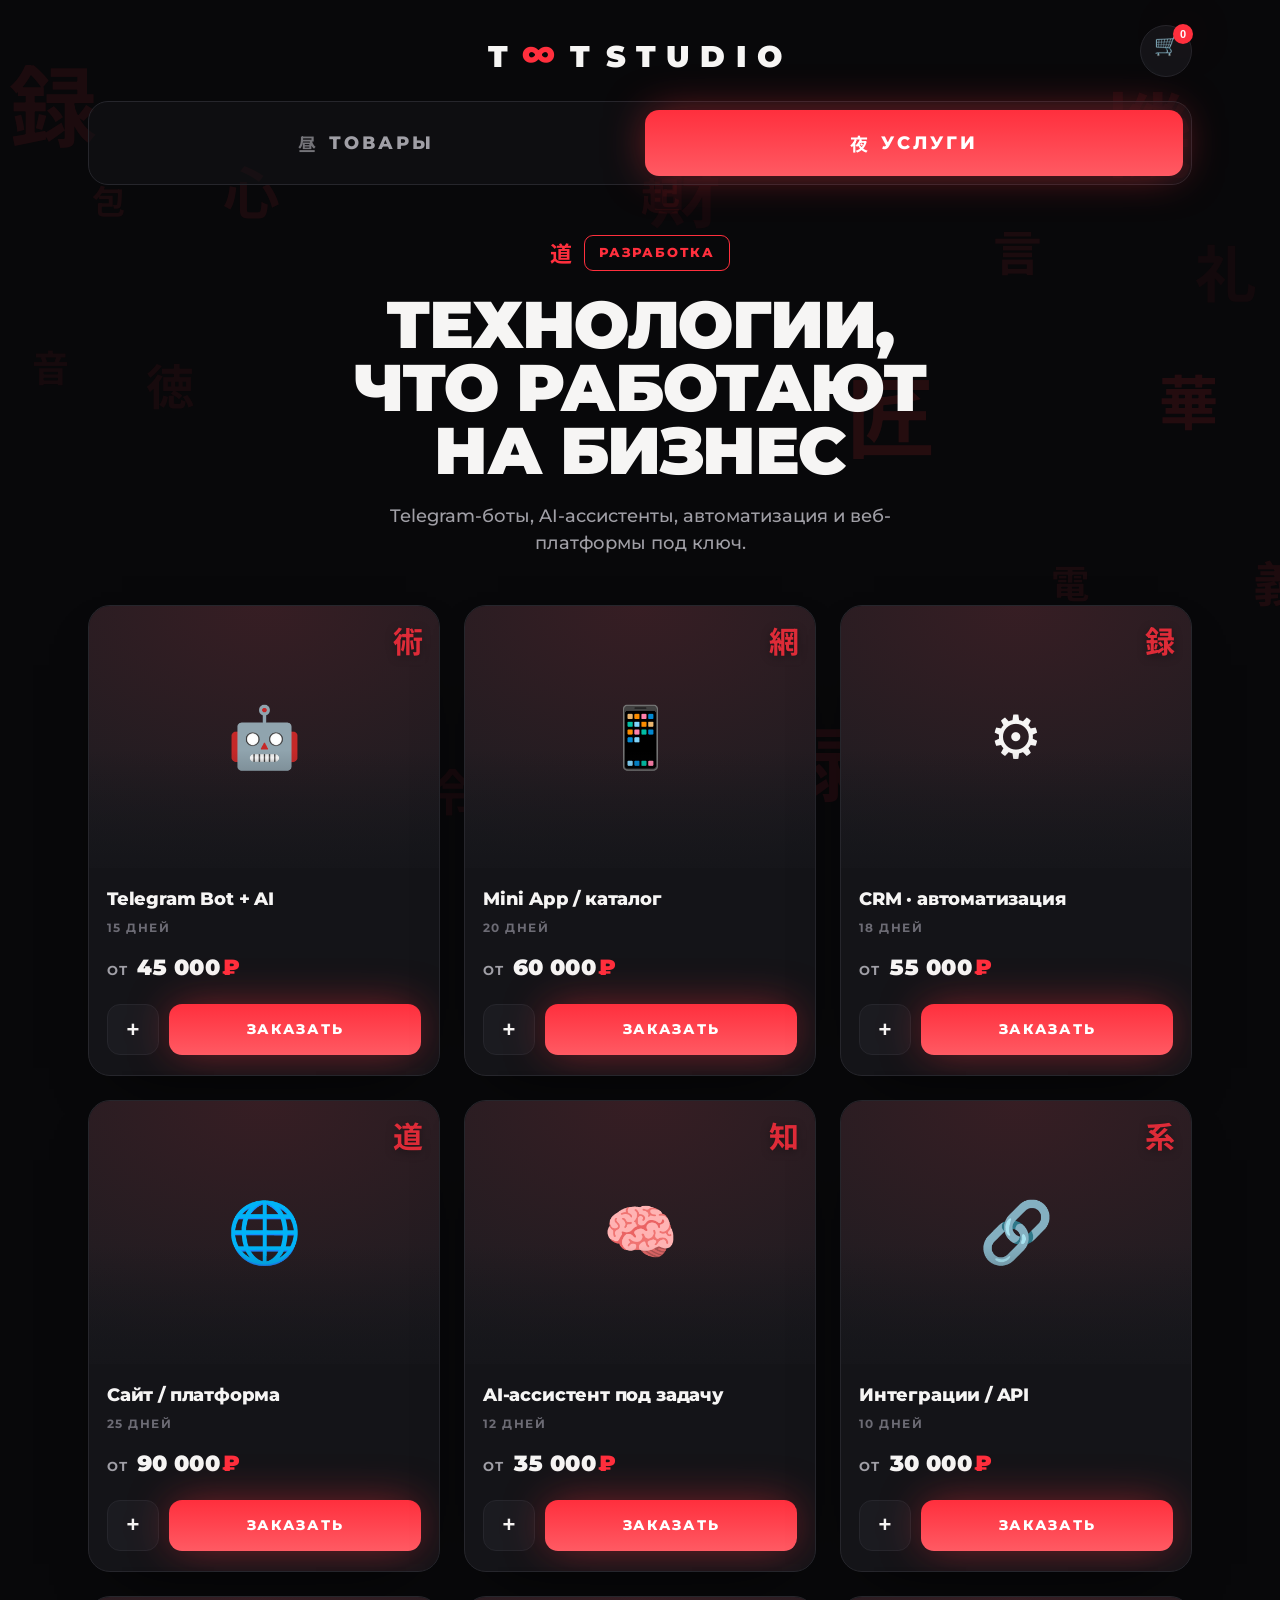
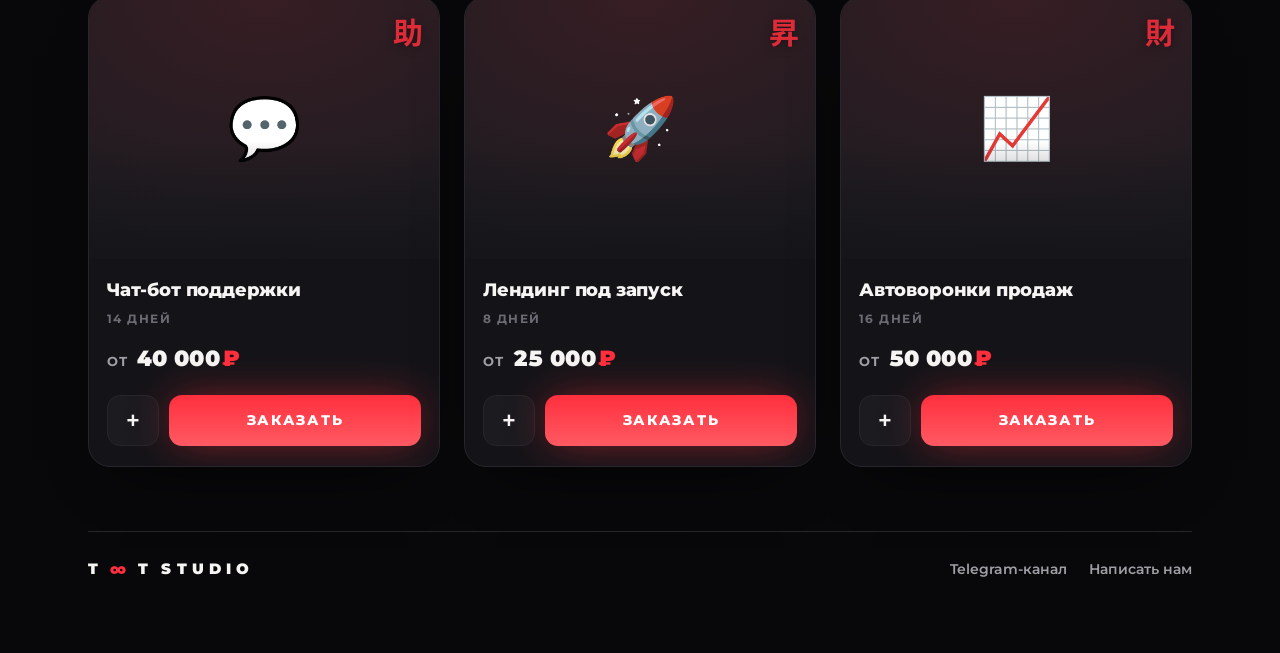
==== classic/index.html @ 2fe016ad "feat: страницы Скидки/Гайды, старый сайт на /classic, фикс фона при скролле и крестика модалки, шапк" ====
<!doctype html>
<html lang="ru" data-mode="night">
<head>
  <meta charset="utf-8">
  <meta name="viewport" content="width=device-width, initial-scale=1">
  <title>T&T Studio — каталог</title>
  <meta name="description" content="T&T Studio — товары с историей и услуги под ключ: Telegram-боты, AI-ассистенты, автоматизация и веб-платформы.">
  <link rel="icon" href="data:image/svg+xml,<svg xmlns='http://www.w3.org/2000/svg' viewBox='0 0 100 100'><text y='.9em' font-size='84'>∞</text></svg>">
  <link rel="preconnect" href="https://fonts.googleapis.com">
  <link rel="preconnect" href="https://fonts.gstatic.com" crossorigin>
  <link href="https://fonts.googleapis.com/css2?family=Montserrat:ital,wght@0,500;0,600;0,700;0,800;0,900;1,800&family=Noto+Sans+JP:wght@500;700&display=swap" rel="stylesheet">
  <link rel="stylesheet" href="styles.css">
</head>
<body>
  <canvas id="glyphfield" aria-hidden="true"></canvas>

  <div class="wrap">
    <header class="site-head">
      <button class="cart" id="cartBtn" aria-label="Корзина">
        🛒<span class="cart-count" id="cartCount" hidden>0</span>
      </button>
      <div class="logo" aria-label="T&T Studio">
        <span>T</span><span class="inf">∞</span><span>T</span>
        <span class="logo-word">STUDIO</span>
      </div>
    </header>

    <div class="switch" role="tablist" aria-label="Товары или услуги">
      <button class="switch-half" id="halfGoods" role="tab" aria-selected="false">
        <span class="kj">昼</span> ТОВАРЫ
      </button>
      <button class="switch-half" id="halfServices" role="tab" aria-selected="true">
        <span class="kj">夜</span> УСЛУГИ
      </button>
    </div>

    <main class="stage">
      <div class="stage-head">
        <p class="eyebrow"><span class="kj" id="eyebrowKj">道</span>
          <span class="tag" id="eyebrowTag">РАЗРАБОТКА</span></p>
        <h1 id="stageTitle">Технологии,<br>что работают<br>на бизнес</h1>
        <p class="lead" id="stageLead">Telegram-боты, AI-ассистенты, автоматизация и веб-платформы под ключ.</p>
      </div>

      <div class="cards" id="cards"></div>
    </main>

    <footer class="site-foot">
      <div class="logo small"><span>T</span><span class="inf">∞</span><span>T</span><span class="logo-word">STUDIO</span></div>
      <nav class="foot-links">
        <a id="footChannel" href="#" target="_blank" rel="noopener">Telegram-канал</a>
        <a id="footManager" href="#" target="_blank" rel="noopener">Написать нам</a>
      </nav>
    </footer>
  </div>

  <script src="app.js"></script>
</body>
</html>
---- classic/styles.css ----
:root{
  --font:"Montserrat",ui-sans-serif,system-ui,-apple-system,"Segoe UI",Roboto,sans-serif;
  --jp:"Noto Sans JP","Hiragino Sans","Yu Gothic",sans-serif;
  --maxw:1160px;
}

/* ---- NIGHT (услуги): near-black + neon red ---- */
:root[data-mode="night"]{
  --bg:#08080a; --bg-2:#101014;
  --card:#141418; --card-2:#1b1b20; --line:#26262c;
  --ink:#f6f5f4; --muted:#a09fa6; --faint:#6c6b74;
  --accent:#ff2f3d; --accent-2:#ff5a63; --accent-ink:#fff;
  --glow:0 0 44px -6px rgba(255,47,61,.55);
  --glyph:255,47,61; --img-filter:saturate(.9) contrast(1.05) brightness(.95);
  --card-shadow:0 26px 60px -34px rgba(0,0,0,.95);
}
/* ---- DAY (товары): warm cream + deep red ---- */
:root[data-mode="day"]{
  --bg:#efe7d9; --bg-2:#e7dbc7;
  --card:#fbf6ec; --card-2:#f3ebdb; --line:#e4d9c5;
  --ink:#1b1512; --muted:#7c6f5f; --faint:#a1937f;
  --accent:#c22026; --accent-2:#a51a20; --accent-ink:#fff;
  --glow:0 16px 34px -16px rgba(194,32,38,.5);
  --glyph:150,38,30; --img-filter:saturate(.96) contrast(1.02);
  --card-shadow:0 26px 55px -34px rgba(90,50,20,.5);
}

*{box-sizing:border-box}
html{scroll-behavior:smooth}
body{
  margin:0;background:var(--bg);color:var(--ink);font-family:var(--font);
  line-height:1.5;-webkit-font-smoothing:antialiased;overflow-x:hidden;
  transition:background .55s ease,color .55s ease;
}
img{max-width:100%;display:block}
#glyphfield{position:fixed;inset:0;z-index:0;pointer-events:none}
.wrap{position:relative;z-index:1;max-width:var(--maxw);margin:0 auto;padding:0 clamp(16px,4vw,28px) 72px}

/* ---------- header ---------- */
.site-head{position:relative;display:flex;justify-content:center;align-items:center;padding:clamp(22px,4vw,34px) 0 22px}
.logo{display:flex;align-items:center;gap:10px;font-weight:900;letter-spacing:.14em;
  font-size:clamp(20px,3.4vw,30px);text-transform:uppercase}
.logo .inf{color:var(--accent);font-size:1.15em;line-height:1;transform:translateY(-.02em)}
.logo .logo-word{letter-spacing:.34em;margin-left:2px}
.logo.small{font-size:15px;letter-spacing:.12em}
.cart{position:absolute;right:0;top:50%;transform:translateY(-50%);width:52px;height:52px;border-radius:50%;
  border:1px solid var(--line);background:var(--card);color:var(--ink);font-size:20px;
  cursor:pointer;display:grid;place-items:center;transition:transform .15s,border-color .2s}
.cart:hover{transform:translateY(-50%) scale(1.06);border-color:var(--accent)}
.cart-count{position:absolute;top:-2px;right:-2px;min-width:20px;height:20px;padding:0 5px;
  border-radius:10px;background:var(--accent);color:#fff;font-size:11px;font-weight:800;
  display:grid;place-items:center;box-shadow:var(--glow)}

/* ---------- switch ---------- */
.switch{display:grid;grid-template-columns:1fr 1fr;gap:10px;padding:8px;margin-bottom:clamp(30px,5vw,50px);
  border:1px solid var(--line);border-radius:20px;background:color-mix(in srgb,var(--card) 55%,transparent)}
.switch-half{display:flex;align-items:center;justify-content:center;gap:10px;
  padding:clamp(15px,2.4vw,20px) 14px;border:none;border-radius:14px;cursor:pointer;background:transparent;
  color:var(--muted);font-family:inherit;font-weight:800;font-size:clamp(13px,2vw,18px);
  letter-spacing:.16em;text-transform:uppercase;transition:all .35s ease}
.switch-half .kj{font-family:var(--jp);font-weight:700;opacity:.7}
.switch-half[aria-selected="true"]{
  background:linear-gradient(180deg,var(--accent),var(--accent-2));
  color:var(--accent-ink);box-shadow:var(--glow)}
.switch-half[aria-selected="true"] .kj{opacity:1}
.switch-half:focus-visible{outline:3px solid var(--accent);outline-offset:2px}

/* ---------- stage / hero ---------- */
.stage-head{text-align:center;max-width:660px;margin:0 auto clamp(30px,5vw,48px)}
.eyebrow{display:inline-flex;align-items:center;gap:12px;margin:0 0 22px}
.eyebrow .kj{font-family:var(--jp);color:var(--accent);font-size:22px;font-weight:700}
.tag{border:1.5px solid var(--accent);color:var(--accent);border-radius:9px;
  padding:7px 14px;font-weight:800;font-size:13px;letter-spacing:.14em;text-transform:uppercase}
h1{margin:0 0 20px;font-weight:900;line-height:.96;letter-spacing:-.022em;text-transform:uppercase;
  font-size:clamp(34px,6.6vw,66px);text-wrap:balance}
.lead{margin:0 auto;max-width:46ch;color:var(--muted);font-size:clamp(15px,1.8vw,18px);font-weight:500}

/* ---------- cards: 3 columns => 3 rows for 9 items ---------- */
.cards{display:grid;grid-template-columns:repeat(3,1fr);gap:clamp(16px,2vw,24px)}
.card{position:relative;display:flex;flex-direction:column;background:var(--card);
  border:1px solid var(--line);border-radius:22px;overflow:hidden;box-shadow:var(--card-shadow);
  transition:transform .22s ease,border-color .25s ease,box-shadow .25s}
.card:hover{transform:translateY(-6px);
  border-color:color-mix(in srgb,var(--accent) 55%,var(--line));box-shadow:var(--card-shadow),var(--glow)}

.card-media{position:relative;aspect-ratio:4/3;background:var(--card-2);overflow:hidden}
.card-media img{width:100%;height:100%;object-fit:cover;filter:var(--img-filter);
  transition:transform .5s cubic-bezier(.2,.7,.2,1)}
.card:hover .card-media img{transform:scale(1.06)}
.card-media::after{content:"";position:absolute;inset:0;pointer-events:none;
  background:linear-gradient(180deg,transparent 55%,color-mix(in srgb,var(--card) 78%,transparent))}
.media-emoji{position:absolute;inset:0;display:none;place-items:center;font-size:60px}
.card-media.noimg{background:
  radial-gradient(120% 100% at 50% 0%,color-mix(in srgb,var(--accent) 12%,var(--card-2)),var(--card-2))}
.card-media.noimg img{display:none}
.card-media.noimg .media-emoji{display:grid}
.card-kj{position:absolute;top:12px;right:16px;font-family:var(--jp);font-weight:700;
  font-size:30px;color:rgba(var(--glyph),.85);text-shadow:0 2px 10px rgba(0,0,0,.35);pointer-events:none}

.card-info{display:flex;flex-direction:column;gap:6px;padding:18px 18px 20px;flex:1}
.card-title{font-weight:800;font-size:18px;letter-spacing:-.01em;margin:0}
.card-meta{color:var(--faint);font-size:12px;font-weight:700;letter-spacing:.12em;text-transform:uppercase;margin:0}
.price{font-weight:900;font-size:22px;letter-spacing:.01em;margin:8px 0 14px;font-variant-numeric:tabular-nums}
.price .rub{color:var(--accent);margin-left:2px}
.price .from{color:var(--muted);font-size:13px;font-weight:700;letter-spacing:.1em;text-transform:uppercase;margin-right:8px}
.card-actions{display:flex;gap:10px;margin-top:auto}
.plus{flex:none;width:52px;border:1px solid var(--line);background:var(--card-2);color:var(--ink);
  border-radius:13px;font-size:22px;font-weight:700;cursor:pointer;transition:all .18s}
.plus:hover{border-color:var(--accent);color:var(--accent);transform:translateY(-1px)}
.order{flex:1;border:none;border-radius:13px;padding:15px;cursor:pointer;text-decoration:none;text-align:center;
  font-family:inherit;font-weight:800;font-size:14px;letter-spacing:.12em;text-transform:uppercase;
  color:var(--accent-ink);background:linear-gradient(180deg,var(--accent),var(--accent-2));
  box-shadow:var(--glow);transition:transform .15s,filter .2s}
.order:hover{transform:translateY(-1px);filter:brightness(1.06)}
.plus:focus-visible,.order:focus-visible{outline:3px solid var(--ink);outline-offset:2px}

/* ---------- footer ---------- */
.site-foot{display:flex;align-items:center;justify-content:space-between;gap:20px;
  margin-top:clamp(40px,6vw,64px);padding-top:26px;border-top:1px solid var(--line);flex-wrap:wrap}
.foot-links{display:flex;gap:22px;flex-wrap:wrap}
.foot-links a{color:var(--muted);text-decoration:none;font-size:14px;font-weight:600}
.foot-links a:hover{color:var(--accent)}

/* ---------- responsive: tablet & iPhone ---------- */
@media (max-width:900px){ .cards{grid-template-columns:repeat(2,1fr)} }
@media (max-width:560px){
  .cards{grid-template-columns:1fr;gap:16px}
  .switch{grid-template-columns:1fr 1fr;gap:8px;padding:6px}
  .switch-half{padding:14px 8px;letter-spacing:.08em}
  .cart{width:42px;height:42px;font-size:16px}
  .card-media{aspect-ratio:16/10}
  .site-foot{flex-direction:column;align-items:flex-start;gap:14px}
}
@media (prefers-reduced-motion:reduce){
  *{transition-duration:.001ms!important}
  html{scroll-behavior:auto}
  .card:hover .card-media img{transform:none}
}
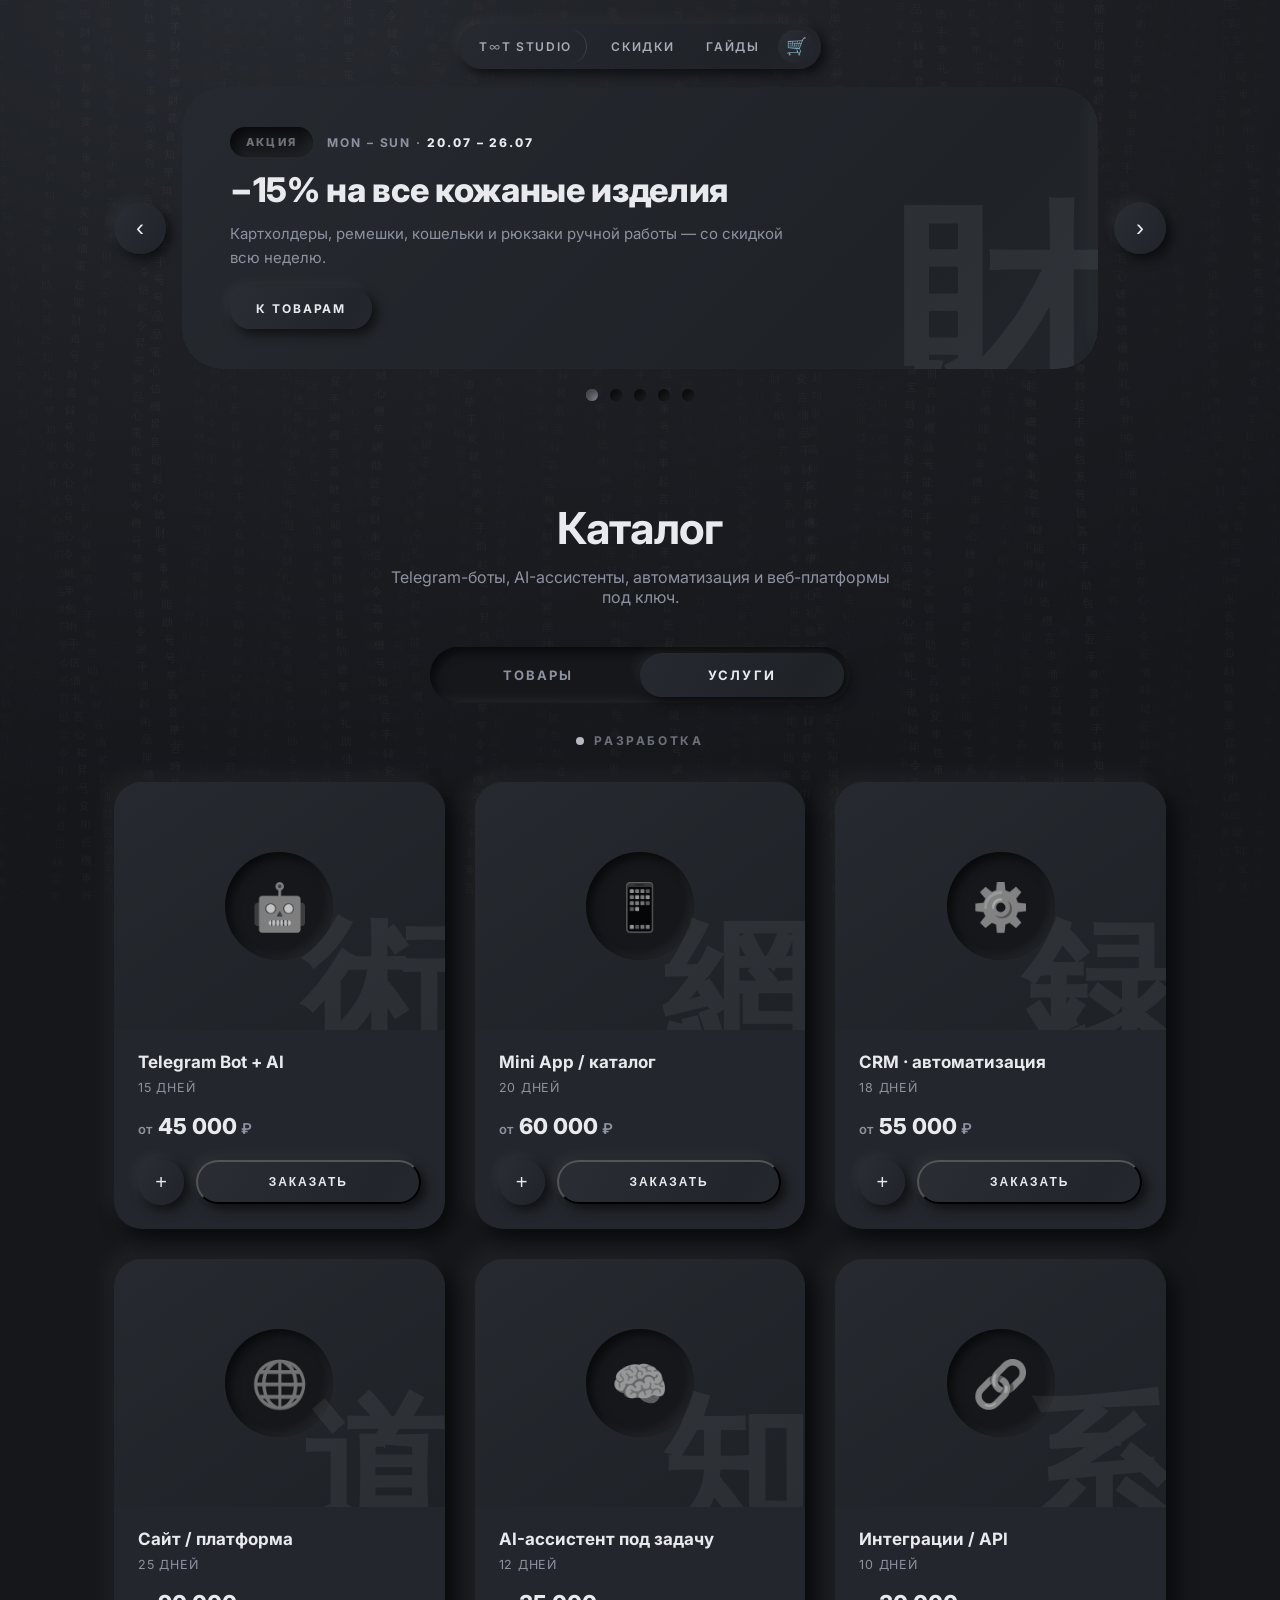
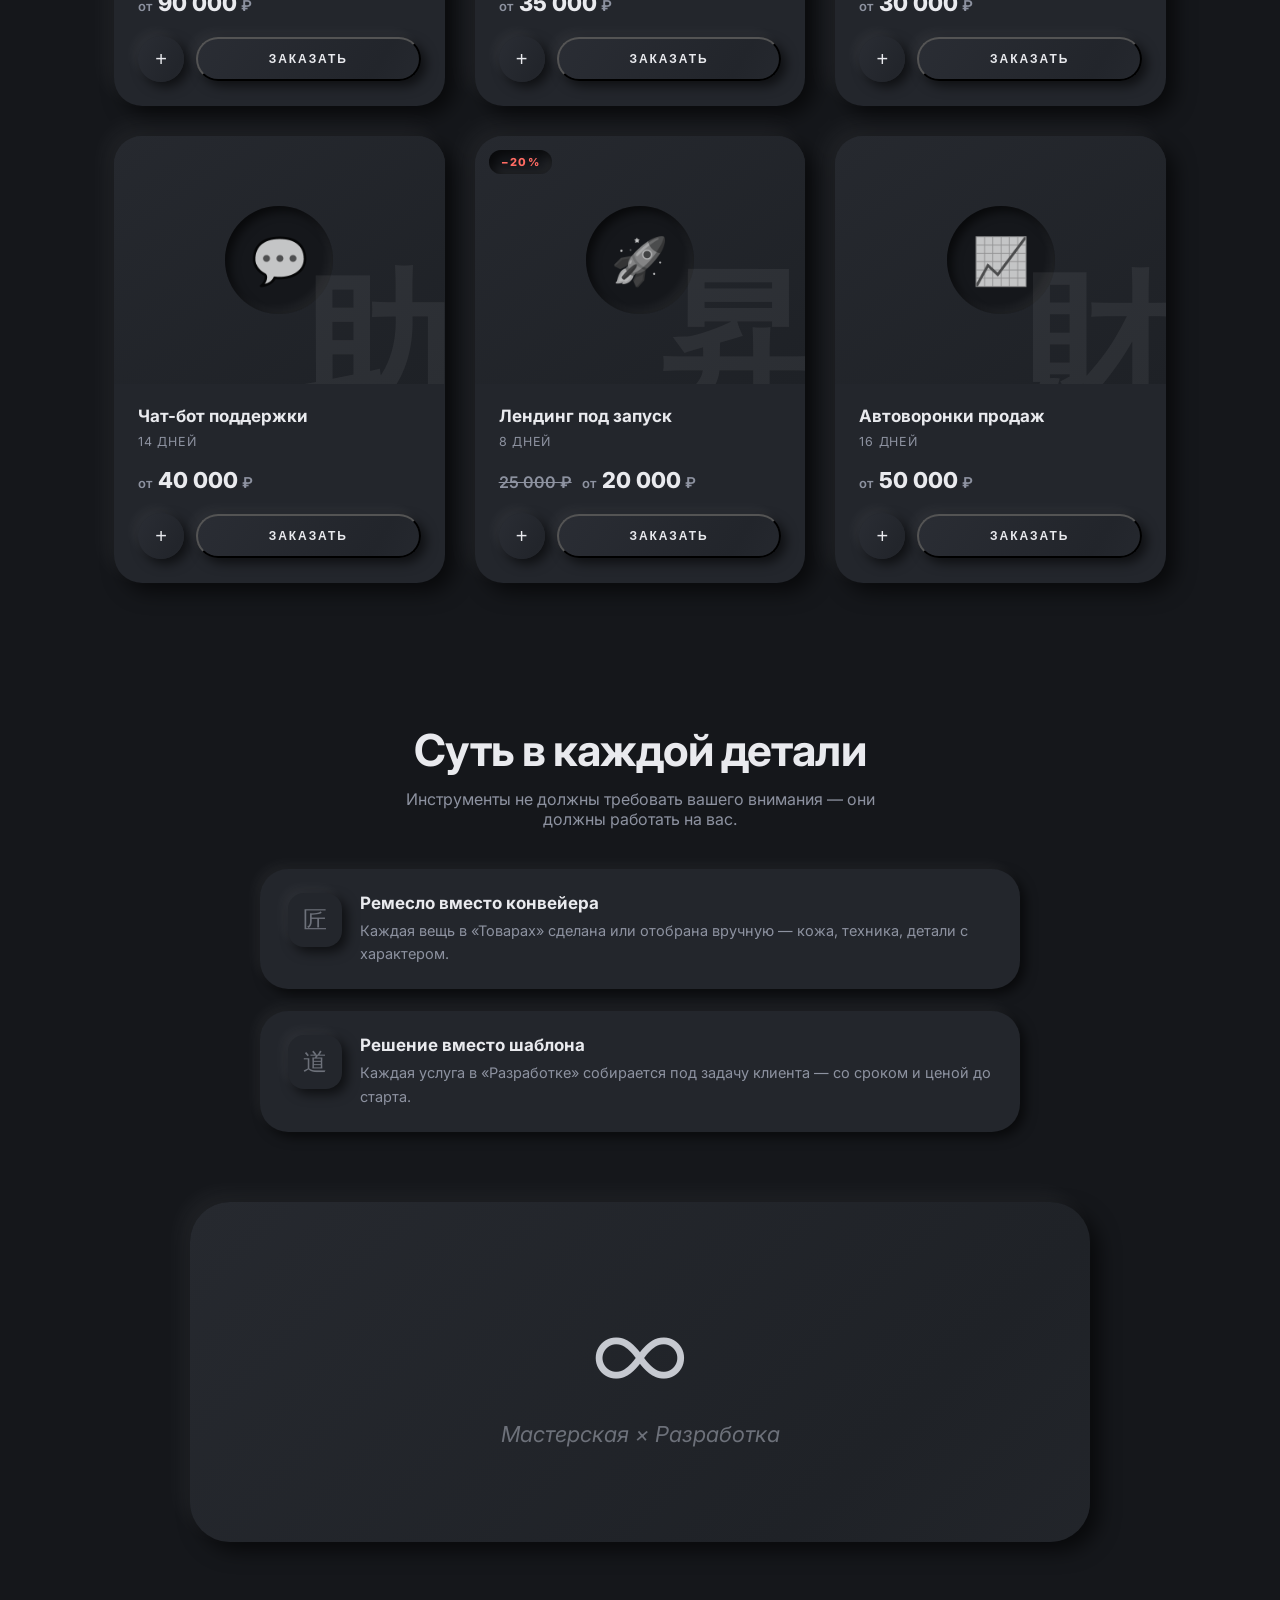
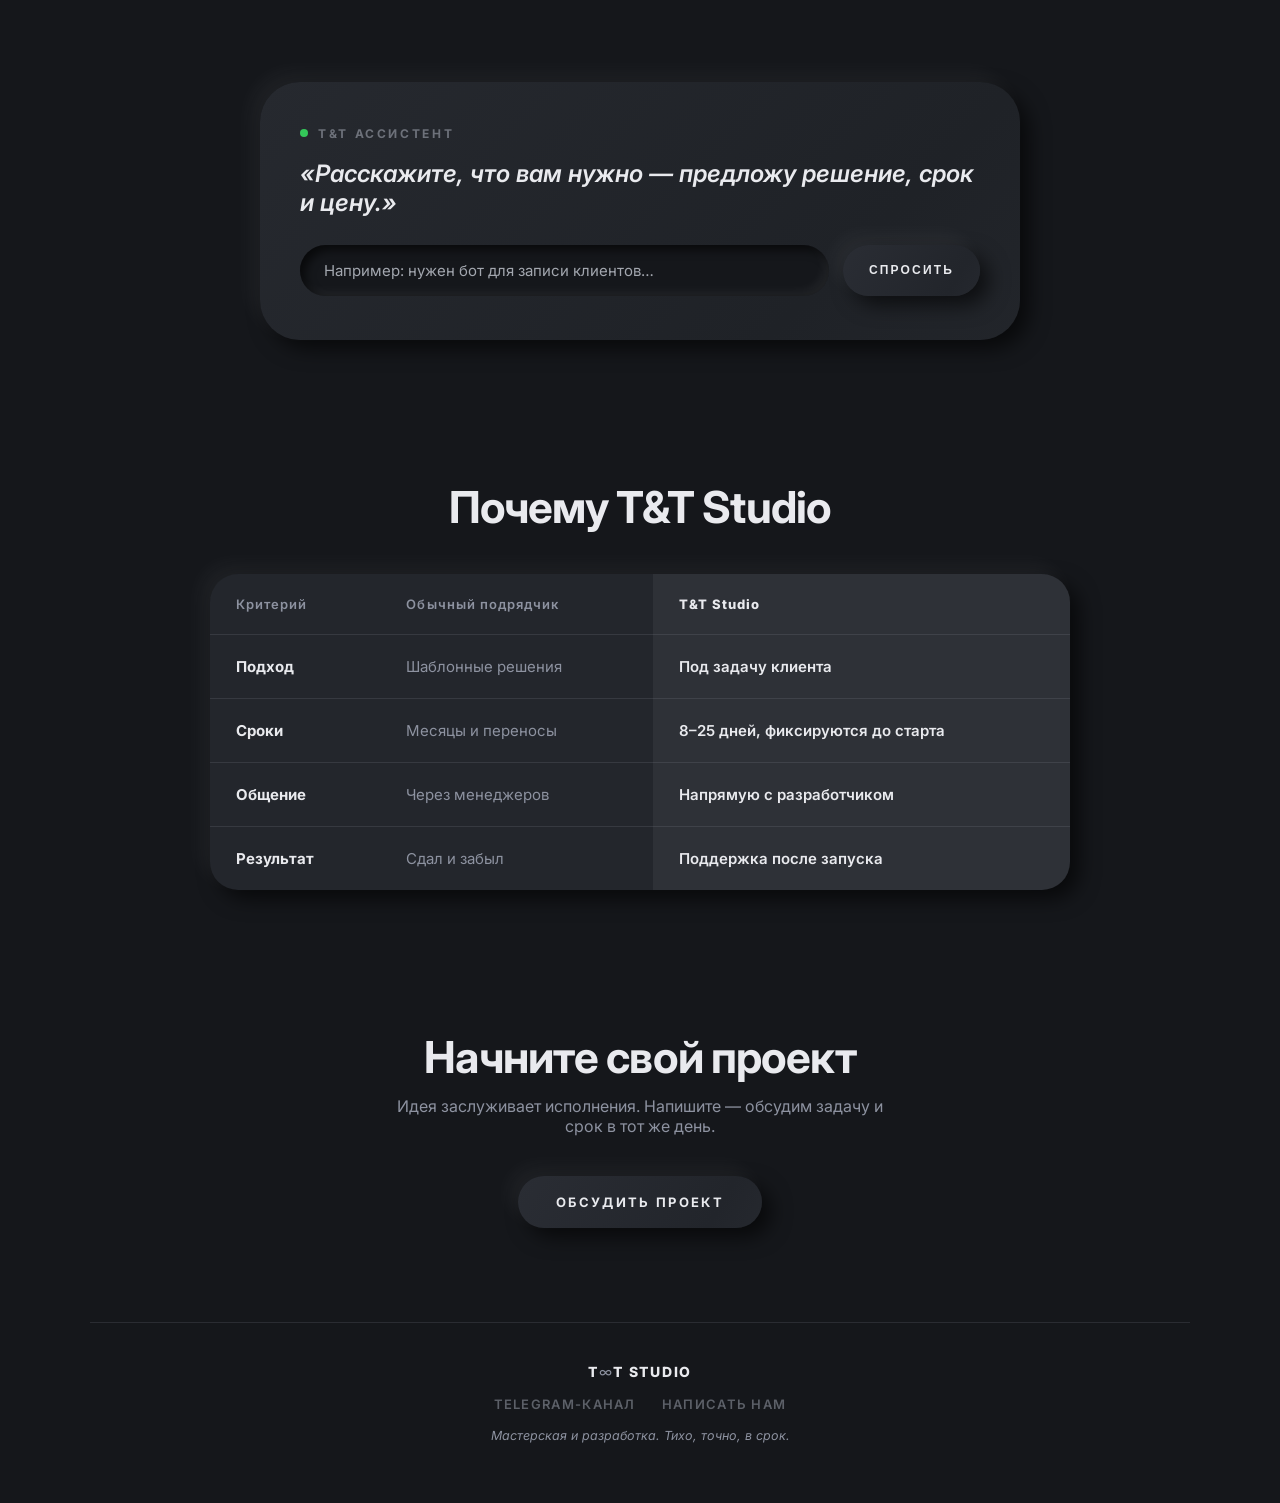
==== commit 2ddc5726: "feat(classic): вся функциональность нового сайта + смена цветовой темы день/ночь при переключении То" ====
--- a/classic/index.html
+++ b/classic/index.html
@@ -1,5 +1,5 @@
 <!doctype html>
-<html lang="ru" data-mode="night">
+<html lang="ru">
 <head>
   <meta charset="utf-8">
   <meta name="viewport" content="width=device-width, initial-scale=1">
@@ -8,52 +8,183 @@
   <link rel="icon" href="data:image/svg+xml,<svg xmlns='http://www.w3.org/2000/svg' viewBox='0 0 100 100'><text y='.9em' font-size='84'>∞</text></svg>">
   <link rel="preconnect" href="https://fonts.googleapis.com">
   <link rel="preconnect" href="https://fonts.gstatic.com" crossorigin>
-  <link href="https://fonts.googleapis.com/css2?family=Montserrat:ital,wght@0,500;0,600;0,700;0,800;0,900;1,800&family=Noto+Sans+JP:wght@500;700&display=swap" rel="stylesheet">
+  <link href="https://fonts.googleapis.com/css2?family=Inter:ital,wght@0,400;0,500;0,600;0,700;0,800;1,400;1,600;1,700&display=swap" rel="stylesheet">
   <link rel="stylesheet" href="styles.css">
 </head>
 <body>
-  <canvas id="glyphfield" aria-hidden="true"></canvas>
+  <canvas id="glyphrain" aria-hidden="true"></canvas>
 
-  <div class="wrap">
-    <header class="site-head">
-      <button class="cart" id="cartBtn" aria-label="Корзина">
-        🛒<span class="cart-count" id="cartCount" hidden>0</span>
-      </button>
-      <div class="logo" aria-label="T&T Studio">
-        <span>T</span><span class="inf">∞</span><span>T</span>
-        <span class="logo-word">STUDIO</span>
+  <header class="nav">
+    <nav class="nav-links pill nav-single">
+      <a class="nav-logo-inline" href="#top">T<span class="inf">∞</span>T&nbsp;STUDIO</a>
+      <a href="../sale.html">Скидки</a>
+      <a href="../guides.html">Гайды</a>
+      <button class="cart" id="cartBtn" aria-label="Корзина">🛒<span class="cart-count" id="cartCount" hidden>0</span></button>
+    </nav>
+  </header>
+
+  <main id="top">
+
+    <section class="promo" id="promo" aria-label="Акции">
+      <div class="promo-slider">
+        <button class="promo-arrow" id="promoPrev" aria-label="Предыдущая акция">‹</button>
+        <div class="promo-track" id="promoTrack"></div>
+        <button class="promo-arrow" id="promoNext" aria-label="Следующая акция">›</button>
       </div>
-    </header>
+      <div class="promo-dots" id="promoDots"></div>
+    </section>
 
-    <div class="switch" role="tablist" aria-label="Товары или услуги">
-      <button class="switch-half" id="halfGoods" role="tab" aria-selected="false">
-        <span class="kj">昼</span> ТОВАРЫ
-      </button>
-      <button class="switch-half" id="halfServices" role="tab" aria-selected="true">
-        <span class="kj">夜</span> УСЛУГИ
-      </button>
-    </div>
+    <section class="catalog" id="catalog">
+      <h2 id="catTitle">Каталог</h2>
+      <p class="section-lead" id="stageLead">Товары мастерской и услуги под ключ.</p>
 
-    <main class="stage">
-      <div class="stage-head">
-        <p class="eyebrow"><span class="kj" id="eyebrowKj">道</span>
-          <span class="tag" id="eyebrowTag">РАЗРАБОТКА</span></p>
-        <h1 id="stageTitle">Технологии,<br>что работают<br>на бизнес</h1>
-        <p class="lead" id="stageLead">Telegram-боты, AI-ассистенты, автоматизация и веб-платформы под ключ.</p>
+      <div class="switch" role="tablist" aria-label="Товары или услуги">
+        <button class="switch-half" id="halfGoods" role="tab" aria-selected="false">Товары</button>
+        <span class="switch-thumb" id="switchThumb" aria-hidden="true"></span>
+        <button class="switch-half" id="halfServices" role="tab" aria-selected="true">Услуги</button>
       </div>
 
+      <p class="eyebrow"><span class="dot"></span><span id="eyebrowTag">РАЗРАБОТКА</span></p>
+
       <div class="cards" id="cards"></div>
-    </main>
+    </section>
 
-    <footer class="site-foot">
-      <div class="logo small"><span>T</span><span class="inf">∞</span><span>T</span><span class="logo-word">STUDIO</span></div>
-      <nav class="foot-links">
-        <a id="footChannel" href="#" target="_blank" rel="noopener">Telegram-канал</a>
-        <a id="footManager" href="#" target="_blank" rel="noopener">Написать нам</a>
-      </nav>
-    </footer>
+    <section class="philosophy">
+      <h2>Суть в каждой детали</h2>
+      <p class="section-lead">Инструменты не должны требовать вашего внимания — они должны работать на вас.</p>
+      <div class="phil-rows">
+        <div class="phil-row pill-soft">
+          <span class="phil-ico">匠</span>
+          <div>
+            <h3>Ремесло вместо конвейера</h3>
+            <p>Каждая вещь в «Товарах» сделана или отобрана вручную — кожа, техника, детали с характером.</p>
+          </div>
+        </div>
+        <div class="phil-row pill-soft">
+          <span class="phil-ico">道</span>
+          <div>
+            <h3>Решение вместо шаблона</h3>
+            <p>Каждая услуга в «Разработке» собирается под задачу клиента — со сроком и ценой до старта.</p>
+          </div>
+        </div>
+      </div>
+
+      <div class="hero-panel">
+        <span class="hero-glyph">∞</span>
+        <p class="hero-panel-caption"><em>Мастерская × Разработка</em></p>
+      </div>
+    </section>
+
+    <section class="assistant" id="assistant">
+      <div class="assistant-panel">
+        <p class="eyebrow"><span class="dot green"></span>T&amp;T АССИСТЕНТ</p>
+        <p class="assistant-quote">«Расскажите, что вам нужно — предложу решение, срок и цену.»</p>
+        <form class="ask" id="askForm">
+          <input class="ask-input" id="askInput" type="text" placeholder="Например: нужен бот для записи клиентов…" autocomplete="off">
+          <button class="btn-raised small" type="submit">Спросить</button>
+        </form>
+        <p class="ask-hint" id="askHint" hidden>Вопрос скопирован — вставьте его в чат Telegram.</p>
+      </div>
+    </section>
+
+    <section class="compare">
+      <h2>Почему T&amp;T Studio</h2>
+      <div class="table-panel">
+        <table>
+          <thead>
+            <tr><th>Критерий</th><th>Обычный подрядчик</th><th class="hl">T&amp;T Studio</th></tr>
+          </thead>
+          <tbody>
+            <tr><td>Подход</td><td>Шаблонные решения</td><td class="hl">Под задачу клиента</td></tr>
+            <tr><td>Сроки</td><td>Месяцы и переносы</td><td class="hl">8–25 дней, фиксируются до старта</td></tr>
+            <tr><td>Общение</td><td>Через менеджеров</td><td class="hl">Напрямую с разработчиком</td></tr>
+            <tr><td>Результат</td><td>Сдал и забыл</td><td class="hl">Поддержка после запуска</td></tr>
+          </tbody>
+        </table>
+      </div>
+    </section>
+
+    <section class="final-cta">
+      <h2>Начните свой проект</h2>
+      <p class="section-lead">Идея заслуживает исполнения. Напишите — обсудим задачу и срок в тот же день.</p>
+      <a class="btn-raised" id="ctaManager" href="#" target="_blank" rel="noopener">Обсудить проект</a>
+    </section>
+
+  </main>
+
+  <footer class="foot">
+    <div class="foot-logo">T<span class="inf">∞</span>T&nbsp;STUDIO</div>
+    <nav class="foot-links">
+      <a id="footChannel" href="#" target="_blank" rel="noopener">Telegram-канал</a>
+      <a id="footManager" href="#" target="_blank" rel="noopener">Написать нам</a>
+    </nav>
+    <p class="foot-note">Мастерская и разработка. Тихо, точно, в срок.</p>
+  </footer>
+
+  <div class="overlay" id="productModal" hidden>
+    <div class="modal-card" role="dialog" aria-modal="true" aria-labelledby="pmTitle">
+      <button class="modal-close" id="pmClose" aria-label="Закрыть">✕</button>
+      <div class="modal-media"><span class="modal-kj" id="pmKj"></span><span class="media-well big"><span class="media-emoji" id="pmEmoji"></span></span></div>
+      <p class="eyebrow left"><span class="dot"></span><span id="pmTag"></span></p>
+      <h3 class="modal-title" id="pmTitle"></h3>
+      <p class="card-meta" id="pmMeta"></p>
+      <p class="modal-desc" id="pmDesc"></p>
+      <div class="addons" id="pmAddons" hidden>
+        <p class="addons-title">Соберите пакет — вместе дешевле:</p>
+        <div class="addons-list" id="pmAddonsList"></div>
+        <p class="addons-note" id="pmAddonsNote" hidden>Пакет из 3+ позиций — скидка 10% на всё ✓</p>
+      </div>
+      <div class="modal-price" id="pmPrice"></div>
+      <div class="promo-code" id="pmPromo" hidden>
+        <span class="promo-code-label">Промокод по акции:</span>
+        <button class="promo-code-value" id="pmPromoCode" title="Нажмите, чтобы скопировать"></button>
+        <span class="promo-code-hint" id="pmPromoHint">нажмите — скопируется</span>
+      </div>
+      <div class="modal-actions">
+        <button class="btn-raised small" id="pmAdd">В корзину</button>
+        <a class="btn-raised small" id="pmOrder" href="#" target="_blank" rel="noopener">Заказать</a>
+      </div>
+    </div>
+  </div>
+
+  <div class="overlay" id="cartDrawer" hidden>
+    <div class="modal-card" role="dialog" aria-modal="true" aria-labelledby="cartTitle">
+      <button class="modal-close" id="cartClose" aria-label="Закрыть">✕</button>
+      <p class="eyebrow left"><span class="dot green"></span>КОРЗИНА</p>
+      <h3 class="modal-title" id="cartTitle">Ваш заказ</h3>
+      <div class="cart-items" id="cartItems"></div>
+      <div class="cart-total" id="cartTotal" hidden>
+        <span>Итого:</span><b id="cartSum"></b>
+      </div>
+      <p class="cart-empty" id="cartEmpty">Корзина пока пуста — добавьте товары кнопкой «+»</p>
+
+      <div class="cart-offers" id="cartOffers">
+        <p class="addons-title">Ещё предложения:</p>
+        <div class="addons-list" id="cartOffersList"></div>
+      </div>
+
+      <div class="cart-email" id="cartEmail" hidden>
+        <label class="addons-title" for="emailInput">Куда отправить гайды:</label>
+        <input class="ask-input" id="emailInput" type="email" placeholder="ваша почта" autocomplete="email">
+      </div>
+
+      <div class="cart-pay" id="cartPay" hidden>
+        <p class="addons-title">Как удобнее оплатить:</p>
+        <div class="addons-list" id="payList">
+          <div class="addon pay on" data-pay="Карта / СБП"><span class="addon-check">✓</span><span class="addon-name">💳 Карта / СБП</span></div>
+          <div class="addon pay" data-pay="Криптовалюта (USDT)"><span class="addon-check">✓</span><span class="addon-name">₿ Криптовалюта (USDT)</span></div>
+          <div class="addon pay" data-pay="Обсудить с менеджером"><span class="addon-check">✓</span><span class="addon-name">💬 Обсудить с менеджером</span></div>
+        </div>
+      </div>
+
+      <div class="modal-actions">
+        <button class="btn-raised small" id="cartClear" hidden>Очистить</button>
+        <button class="btn-raised small" id="cartCheckout" hidden>Оформить в Telegram</button>
+      </div>
+    </div>
   </div>
 
   <script src="app.js"></script>
+  <script src="glyphs.js"></script>
 </body>
 </html>
--- a/classic/styles.css
+++ b/classic/styles.css
@@ -1,138 +1,616 @@
-:root{
-  --font:"Montserrat",ui-sans-serif,system-ui,-apple-system,"Segoe UI",Roboto,sans-serif;
-  --jp:"Noto Sans JP","Hiragino Sans","Yu Gothic",sans-serif;
-  --maxw:1160px;
-}
-
-/* ---- NIGHT (услуги): near-black + neon red ---- */
-:root[data-mode="night"]{
-  --bg:#08080a; --bg-2:#101014;
-  --card:#141418; --card-2:#1b1b20; --line:#26262c;
-  --ink:#f6f5f4; --muted:#a09fa6; --faint:#6c6b74;
-  --accent:#ff2f3d; --accent-2:#ff5a63; --accent-ink:#fff;
-  --glow:0 0 44px -6px rgba(255,47,61,.55);
-  --glyph:255,47,61; --img-filter:saturate(.9) contrast(1.05) brightness(.95);
-  --card-shadow:0 26px 60px -34px rgba(0,0,0,.95);
-}
-/* ---- DAY (товары): warm cream + deep red ---- */
-:root[data-mode="day"]{
-  --bg:#efe7d9; --bg-2:#e7dbc7;
-  --card:#fbf6ec; --card-2:#f3ebdb; --line:#e4d9c5;
-  --ink:#1b1512; --muted:#7c6f5f; --faint:#a1937f;
-  --accent:#c22026; --accent-2:#a51a20; --accent-ink:#fff;
-  --glow:0 16px 34px -16px rgba(194,32,38,.5);
-  --glyph:150,38,30; --img-filter:saturate(.96) contrast(1.02);
-  --card-shadow:0 26px 55px -34px rgba(90,50,20,.5);
-}
-
-*{box-sizing:border-box}
-html{scroll-behavior:smooth}
-body{
-  margin:0;background:var(--bg);color:var(--ink);font-family:var(--font);
-  line-height:1.5;-webkit-font-smoothing:antialiased;overflow-x:hidden;
-  transition:background .55s ease,color .55s ease;
-}
-img{max-width:100%;display:block}
-#glyphfield{position:fixed;inset:0;z-index:0;pointer-events:none}
-.wrap{position:relative;z-index:1;max-width:var(--maxw);margin:0 auto;padding:0 clamp(16px,4vw,28px) 72px}
-
-/* ---------- header ---------- */
-.site-head{position:relative;display:flex;justify-content:center;align-items:center;padding:clamp(22px,4vw,34px) 0 22px}
-.logo{display:flex;align-items:center;gap:10px;font-weight:900;letter-spacing:.14em;
-  font-size:clamp(20px,3.4vw,30px);text-transform:uppercase}
-.logo .inf{color:var(--accent);font-size:1.15em;line-height:1;transform:translateY(-.02em)}
-.logo .logo-word{letter-spacing:.34em;margin-left:2px}
-.logo.small{font-size:15px;letter-spacing:.12em}
-.cart{position:absolute;right:0;top:50%;transform:translateY(-50%);width:52px;height:52px;border-radius:50%;
-  border:1px solid var(--line);background:var(--card);color:var(--ink);font-size:20px;
-  cursor:pointer;display:grid;place-items:center;transition:transform .15s,border-color .2s}
-.cart:hover{transform:translateY(-50%) scale(1.06);border-color:var(--accent)}
-.cart-count{position:absolute;top:-2px;right:-2px;min-width:20px;height:20px;padding:0 5px;
-  border-radius:10px;background:var(--accent);color:#fff;font-size:11px;font-weight:800;
-  display:grid;place-items:center;box-shadow:var(--glow)}
+/* T&T Studio — неоморфный макет («Oasis»): один свет, мягкие тени, монохром */
+
+:root {
+  --bg: #e4e6ea;
+  --bg-deep: #dcdee3;
+  --panel: #e6e8ec;
+  --text: #2e3138;
+  --muted: #8b8f98;
+  --shadow-dark: rgba(163, 170, 184, .65);
+  --shadow-light: rgba(255, 255, 255, .95);
+  --raise: 9px 9px 20px var(--shadow-dark), -9px -9px 20px var(--shadow-light);
+  --raise-sm: 5px 5px 12px var(--shadow-dark), -5px -5px 12px var(--shadow-light);
+  --inset: inset 5px 5px 10px var(--shadow-dark), inset -5px -5px 10px var(--shadow-light);
+  --r: 28px;
+  --green: #34c759;
+}
+
+* { margin: 0; padding: 0; box-sizing: border-box; }
+[hidden] { display: none !important; }
+#glyphrain {
+  position: fixed; inset: 0; width: 100vw; height: 100vh;
+  z-index: 0; pointer-events: none;
+}
+.nav, main, .foot { position: relative; z-index: 1; }
+html { scroll-behavior: smooth; }
+html { background: var(--bg-deep); }
+body {
+  font-family: "Inter", -apple-system, sans-serif;
+  /* fixed — иначе на длинной странице градиент «уезжал» и низ был другого цвета */
+  background: radial-gradient(120% 90% at 20% 0%, #edeef1 0%, var(--bg) 45%, var(--bg-deep) 100%) fixed;
+  color: var(--text);
+  min-height: 100vh;
+  -webkit-font-smoothing: antialiased;
+}
+a { color: inherit; text-decoration: none; }
+
+/* ---------- «жидкость»: всё живое перетекает ---------- */
+.btn-raised, .order, .plus, .promo-arrow, .promo-cta, .switch-half,
+.nav-links a, .cart, .promo-dot, .modal-close, .promo-code-value,
+.cart-item-remove, .ask-input, .phil-ico {
+  transition:
+    background .45s ease,
+    color .3s ease,
+    box-shadow .45s ease,
+    border-radius .7s cubic-bezier(.34, 1.3, .5, 1),
+    transform .5s cubic-bezier(.34, 1.56, .64, 1);
+}
+.nav-links a:hover, .promo-cta:hover, .order:hover, .promo-code-value:hover {
+  background: var(--bg-deep); box-shadow: var(--inset); color: var(--text);
+}
+.btn-raised:hover {
+  background: linear-gradient(145deg, #dfe1e6, #d7dade);
+  transform: translateY(-2px) scale(1.02);
+}
+.plus:hover { transform: rotate(90deg) scale(1.1); background: var(--bg-deep); box-shadow: var(--inset); }
+.promo-arrow:hover, .modal-close:hover, .cart:hover { background: var(--bg-deep); box-shadow: var(--inset); }
+.cart:hover { border-radius: 40% 60% 55% 45% / 50% 45% 55% 50%; }
+
+/* постоянное «жидкое» состояние: всё переливается само, без наведения */
+@keyframes liquid-blob {
+  0%, 100% { border-radius: 50% 50% 50% 50% / 50% 50% 50% 50%; }
+  25%      { border-radius: 58% 42% 46% 54% / 45% 57% 43% 55%; }
+  50%      { border-radius: 45% 55% 60% 40% / 55% 45% 52% 48%; }
+  75%      { border-radius: 54% 46% 42% 58% / 48% 52% 45% 55%; }
+}
+@keyframes liquid-pill {
+  0%, 100% { border-radius: 26px 48px 32px 52px / 44px 28px 50px 30px; }
+  20%      { border-radius: 50px 28px 46px 30px / 30px 50px 28px 46px; }
+  40%      { border-radius: 32px 50px 26px 48px / 48px 32px 46px 28px; }
+  60%      { border-radius: 48px 30px 52px 28px / 28px 46px 30px 50px; }
+  80%      { border-radius: 30px 46px 28px 50px / 50px 30px 48px 32px; }
+}
+@keyframes liquid-sheen {
+  0%, 100% { background-position: 0% 40%; }
+  33%      { background-position: 70% 60%; }
+  66%      { background-position: 100% 45%; }
+}
+.media-well, .phil-ico { animation: liquid-blob 7s ease-in-out infinite; }
+.plus, .promo-arrow, .modal-close { animation: liquid-blob 9s ease-in-out infinite 1.5s; }
+.cart { animation: liquid-blob 8s ease-in-out infinite 3s; }
+
+/* (SVG-преломление букв убрано: растровый фильтр давал видимые пиксели) */
+
+/* медленное «всплытие» страницы — чтобы успеть насладиться перетеканием */
+@keyframes page-in {
+  from { opacity: 0; transform: translateY(28px); }
+  to   { opacity: 1; transform: none; }
+}
+.nav            { animation: page-in 1.2s .05s cubic-bezier(.22,.9,.3,1) backwards; }
+main > section:nth-child(1) { animation: page-in 1.4s .25s cubic-bezier(.22,.9,.3,1) backwards; }
+main > section:nth-child(2) { animation: page-in 1.4s .45s cubic-bezier(.22,.9,.3,1) backwards; }
+main > section:nth-child(3) { animation: page-in 1.4s .65s cubic-bezier(.22,.9,.3,1) backwards; }
+main > section:nth-child(n+4) { animation: page-in 1.4s .85s cubic-bezier(.22,.9,.3,1) backwards; }
+.foot           { animation: page-in 1.4s 1s cubic-bezier(.22,.9,.3,1) backwards; }
+.card           { animation: page-in 1s calc(var(--i, 0) * 110ms) cubic-bezier(.22,.9,.3,1) backwards; }
+.overlay .modal-card { animation: page-in .7s ease-out; }
+
+/* переливы у мелких круглых кнопок и бегунка переключателя */
+.plus, .promo-arrow, .modal-close, .cart, .cart-item-remove {
+  background: linear-gradient(130deg, #eceef1, #dfe2e7, #e9ebee, #dcdfe4, #eceef1);
+  background-size: 300% 300%;
+}
+.plus, .promo-arrow, .modal-close { animation: liquid-blob 9s ease-in-out infinite 1.5s, liquid-sheen 7s ease-in-out infinite; }
+.cart { animation: liquid-blob 8s ease-in-out infinite 3s, liquid-sheen 8s ease-in-out infinite 1s; }
+.cart-item-remove { animation: liquid-blob 10s ease-in-out infinite, liquid-sheen 9s ease-in-out infinite; }
+.switch-thumb {
+  background: linear-gradient(120deg, #eceef1, #dfe2e7, #e9ebee, #eceef1);
+  background-size: 300% 300%;
+  animation: liquid-pill 8s ease-in-out infinite, liquid-sheen 7s ease-in-out infinite;
+}
+.promo-dot { animation: liquid-blob 6s ease-in-out infinite; }
+
+/* блоки «соберите пакет» и «ещё предложения» */
+.modal-desc { color: var(--muted); font-size: 14.5px; line-height: 1.65; margin: 10px 0 4px; }
+.addons { margin-top: 18px; }
+.addons-title { font-size: 12.5px; font-weight: 700; letter-spacing: .08em; text-transform: uppercase; color: #6d717a; margin-bottom: 10px; }
+.addons-list { display: flex; flex-direction: column; gap: 8px; }
+.addon {
+  display: flex; align-items: center; gap: 12px; padding: 12px 16px; border-radius: 18px;
+  background: var(--panel); box-shadow: var(--raise-sm); cursor: pointer; user-select: none;
+  transition: background .35s, box-shadow .35s;
+}
+.addon input { position: absolute; opacity: 0; pointer-events: none; }
+.addon-check {
+  flex: 0 0 auto; width: 26px; height: 26px; border-radius: 50%; display: grid; place-items: center;
+  background: var(--bg-deep); box-shadow: var(--inset); font-size: 13px; color: transparent;
+  transition: color .3s;
+}
+.addon.on { box-shadow: var(--inset); }
+.addon.on .addon-check { color: var(--green); }
+.addon-name { flex: 1; font-size: 13.5px; font-weight: 600; }
+.addon-price { font-size: 13px; font-weight: 800; white-space: nowrap; }
+.addon-price .free { color: var(--green); letter-spacing: .08em; }
+.addons-note { margin-top: 10px; font-size: 12.5px; font-weight: 700; color: var(--green); }
+.cart-offers { margin-top: 18px; }
+.cart-pay { margin-top: 16px; }
+.cart-email { margin-top: 16px; display: flex; flex-direction: column; gap: 8px; }
+.price .free-label, .promo-when .free { color: var(--green); font-weight: 800; letter-spacing: .1em; }
+
+/* рябь от точки касания — расходящееся кольцо воды */
+.btn-raised, .order, .promo-cta, .cta-mini, .promo-code-value, .plus,
+.promo-arrow, .switch-half, .nav-links a, .modal-close {
+  position: relative; overflow: hidden;
+}
+/* у корзины overflow видимый — иначе обрезался бейдж с количеством (напр. «123») */
+.cart { position: relative; overflow: visible; }
+.cart-count {
+  top: -6px; right: -10px; min-width: 18px; height: 18px; line-height: 18px;
+  padding: 0 5px; font-size: 10px; width: auto; border-radius: 999px;
+}
+.ripple {
+  position: absolute; border-radius: 50%; pointer-events: none;
+  background: radial-gradient(circle,
+    rgba(255, 255, 255, 0) 30%,
+    rgba(255, 255, 255, .75) 42%,
+    rgba(190, 196, 206, .45) 52%,
+    rgba(255, 255, 255, .35) 62%,
+    rgba(255, 255, 255, 0) 72%);
+  transform: scale(0); opacity: 1;
+  animation: ripple-wave .8s cubic-bezier(.2, .6, .35, 1) forwards;
+}
+@keyframes ripple-wave {
+  70% { opacity: .55; }
+  100% { transform: scale(1); opacity: 0; }
+}
+.btn-raised, .order, .promo-cta, .cta-mini, .promo-code-value {
+  background: linear-gradient(120deg, #eceef1, #dfe2e7, #e9ebee, #dcdfe4, #eceef1);
+  background-size: 320% 320%;
+  animation: liquid-pill 7s ease-in-out infinite, liquid-sheen 6s ease-in-out infinite;
+}
+.pill {
+  background: linear-gradient(120deg, #e9ebee, #e2e4e9, #edeff2, #e2e4e9, #e9ebee);
+  background-size: 320% 320%;
+  animation: liquid-sheen 12s ease-in-out infinite;
+}
+.hero-panel, .promo-slide, .assistant-panel {
+  background: linear-gradient(135deg, #eaecef, #dfe1e6, #e8eaed, #dddfe4, #eaecef);
+  background-size: 300% 300%;
+  animation: liquid-sheen 16s ease-in-out infinite;
+}
+
+@keyframes floaty {
+  0%, 100% { transform: translateY(0); }
+  50%      { transform: translateY(-10px); }
+}
+.hero-glyph { animation: floaty 6s ease-in-out infinite; }
+@media (prefers-reduced-motion: reduce) {
+  * { animation: none !important; }
+}
+
+/* ---------- nav ---------- */
+.nav {
+  position: sticky; top: 16px; z-index: 50;
+  display: flex; justify-content: center; align-items: center; gap: 12px;
+  max-width: 1100px; margin: 0 auto; padding: 8px 16px;
+}
+.pill {
+  background: var(--panel); border-radius: 999px; box-shadow: var(--raise-sm);
+}
+.inf { color: var(--muted); font-weight: 400; }
+.nav-single { margin: 0; }
+.nav-logo-inline {
+  padding: 9px 18px 9px 20px; font-weight: 800; letter-spacing: .12em; font-size: 14px;
+  border-right: 1px solid rgba(140, 145, 155, .25); margin-right: 6px;
+}
+.nav-links {
+  display: flex; align-items: center; gap: 4px; padding: 6px;
+}
+.nav-links a {
+  padding: 9px 14px; font-size: 12px; font-weight: 600;
+  letter-spacing: .14em; text-transform: uppercase; color: #5c6068; border-radius: 999px;
+}
+.nav-links a:hover { color: var(--text); }
+.cta-mini {
+  background: var(--panel); box-shadow: var(--raise-sm); color: var(--text) !important;
+}
+.cta-mini:active { box-shadow: var(--inset); }
+.cart {
+  position: relative; border: 0; background: transparent; font-size: 17px;
+  padding: 6px 8px; cursor: pointer; border-radius: 999px;
+}
+.cart-count {
+  position: absolute; top: -2px; right: -2px; min-width: 17px; height: 17px;
+  border-radius: 999px; background: var(--text); color: var(--bg);
+  font-size: 10px; font-weight: 700; line-height: 17px; text-align: center; padding: 0 4px;
+}
+
+/* ---------- hero ---------- */
+main { max-width: 1100px; margin: 0 auto; padding: 0 24px; }
+.hero { text-align: center; padding: 90px 0 40px; }
+.hero h1 {
+  font-size: clamp(44px, 8vw, 88px); line-height: 1.04; font-weight: 700;
+  letter-spacing: -.03em; color: #4a4e57;
+}
+.hero h1 em { font-style: italic; font-weight: 800; color: #33363d; }
+.hero-lead {
+  max-width: 560px; margin: 26px auto 34px; font-size: 17px; line-height: 1.65; color: var(--muted);
+}
+.btn-raised {
+  display: inline-block; padding: 18px 38px; border-radius: 999px; border: 0; cursor: pointer;
+  background: var(--panel); box-shadow: var(--raise);
+  font-size: 13px; font-weight: 700; letter-spacing: .18em; text-transform: uppercase; color: var(--text);
+  transition: box-shadow .18s, transform .18s;
+}
+.btn-raised:hover { transform: translateY(-1px); }
+.btn-raised:active { box-shadow: var(--inset); transform: none; }
+.btn-raised.small { padding: 14px 26px; font-size: 12px; }
+
+.hero-panel {
+  margin: 70px auto 0; max-width: 900px; min-height: 340px; border-radius: 40px;
+  background: linear-gradient(145deg, #e9ebee, #dfe1e6); box-shadow: var(--raise);
+  display: flex; flex-direction: column; align-items: center; justify-content: center; gap: 14px;
+}
+.hero-glyph { font-size: 110px; color: #c6c9d0; font-weight: 300; line-height: 1; }
+.hero-panel-caption { font-size: 22px; color: #6d717a; font-style: italic; }
+
+/* ---------- модалка товара и корзина ---------- */
+.overlay {
+  position: fixed; inset: 0; z-index: 100; display: grid; place-items: center;
+  background: rgba(120, 126, 138, .35); backdrop-filter: blur(6px); padding: 20px;
+}
+.modal-card {
+  position: relative; width: min(480px, 100%); max-height: 90vh; overflow-y: auto;
+  background: var(--bg); border-radius: 36px; box-shadow: var(--raise);
+  padding: 34px 34px 30px;
+}
+.modal-close {
+  position: absolute; top: 18px; right: 18px; width: 42px; height: 42px; border-radius: 50%;
+  border: 0; cursor: pointer; background: var(--panel); box-shadow: var(--raise-sm);
+  font-size: 15px; color: var(--text);
+  z-index: 10;               /* поверх фото и контента — иначе крестик «пропадал» */
+}
+.modal-close:active { box-shadow: var(--inset); }
+.modal-media {
+  position: relative; height: 170px; border-radius: 24px; overflow: hidden; margin-bottom: 20px;
+  background: linear-gradient(145deg, #e9ebee, #dfe1e6); display: grid; place-items: center;
+}
+.modal-kj {
+  position: absolute; right: -4px; bottom: -30px; font-size: 130px; line-height: 1;
+  font-family: "Hiragino Sans", "Noto Sans JP", sans-serif; font-weight: 600;
+  color: rgba(90, 96, 108, .07);
+}
+.media-well.big { width: 96px; height: 96px; }
+.eyebrow.left { justify-content: flex-start; margin-bottom: 12px; }
+.modal-title { font-size: 22px; font-weight: 800; margin-bottom: 4px; }
+.modal-price { font-size: 26px; font-weight: 800; margin: 14px 0 4px; }
+.modal-actions { display: flex; gap: 14px; margin-top: 22px; flex-wrap: wrap; }
+.modal-actions .btn-raised { flex: 1; text-align: center; }
+
+.price-old {
+  font-size: 16px; color: var(--muted); text-decoration: line-through; font-weight: 600; margin-right: 10px;
+}
+.sale-badge {
+  display: inline-block; margin-left: 10px; padding: 5px 12px; border-radius: 999px;
+  background: var(--bg-deep); box-shadow: var(--inset);
+  font-size: 11px; font-weight: 800; letter-spacing: .12em; color: #b3453f;
+}
+.card-media .sale-badge {
+  position: absolute; top: 14px; left: 14px; margin: 0; z-index: 2;
+}
+
+.promo-code {
+  margin-top: 16px; padding: 16px 18px; border-radius: 20px;
+  background: var(--bg-deep); box-shadow: var(--inset);
+  display: flex; align-items: center; gap: 12px; flex-wrap: wrap;
+}
+.promo-code-label { font-size: 12.5px; font-weight: 600; color: var(--muted); }
+.promo-code-value {
+  padding: 10px 18px; border-radius: 999px; border: 0; cursor: pointer;
+  background: var(--panel); box-shadow: var(--raise-sm);
+  font-family: ui-monospace, monospace; font-size: 15px; font-weight: 800; letter-spacing: .12em;
+  color: var(--text);
+}
+.promo-code-value:active { box-shadow: var(--inset); }
+.promo-code-hint { font-size: 11.5px; color: var(--muted); }
+.promo-code-hint.copied { color: var(--green); font-weight: 700; }
+
+.cart-items { display: flex; flex-direction: column; gap: 10px; margin: 6px 0 14px; }
+.cart-item {
+  display: flex; align-items: center; gap: 12px; padding: 12px 16px; border-radius: 18px;
+  background: var(--panel); box-shadow: var(--raise-sm);
+}
+.cart-item-emoji { font-size: 22px; }
+.cart-item-name { flex: 1; font-size: 14px; font-weight: 600; }
+.cart-item-price { font-size: 14px; font-weight: 800; white-space: nowrap; }
+.cart-item-remove {
+  width: 30px; height: 30px; border-radius: 50%; border: 0; cursor: pointer;
+  background: var(--bg-deep); box-shadow: var(--inset); color: var(--muted); font-size: 13px;
+}
+.cart-total {
+  display: flex; justify-content: space-between; align-items: baseline;
+  padding: 16px 18px; border-radius: 18px; background: var(--bg-deep); box-shadow: var(--inset);
+  font-size: 15px;
+}
+.cart-total b { font-size: 22px; font-weight: 800; }
+.cart-empty { color: var(--muted); font-size: 14px; padding: 8px 2px 2px; }
+
+/* ---------- promo slider ---------- */
+.promo { padding: 26px 0 30px; }
+.promo-slider { display: flex; align-items: stretch; gap: 16px; }
+.promo-arrow {
+  align-self: center; flex: 0 0 auto; width: 52px; height: 52px; border-radius: 50%; border: 0;
+  cursor: pointer; background: var(--panel); box-shadow: var(--raise-sm);
+  font-size: 24px; color: var(--text); line-height: 1;
+}
+.promo-arrow:active { box-shadow: var(--inset); }
+.promo-track { flex: 1; overflow: hidden; border-radius: 40px; }
+.promo-strip { display: flex; transition: transform .45s cubic-bezier(.4,0,.2,1); }
+.promo-slide {
+  flex: 0 0 100%; box-sizing: border-box; min-height: 240px;
+  background: linear-gradient(145deg, #e9ebee, #dfe1e6); box-shadow: var(--raise);
+  border-radius: 40px; padding: 40px 48px; position: relative; overflow: hidden;
+  display: flex; flex-direction: column; justify-content: center; gap: 12px;
+}
+.promo-kj {
+  position: absolute; right: -10px; bottom: -50px; font-size: 220px; line-height: 1;
+  font-family: "Hiragino Sans", "Noto Sans JP", sans-serif; font-weight: 600;
+  color: rgba(90, 96, 108, .06); user-select: none; pointer-events: none;
+}
+.promo-top { display: flex; align-items: center; gap: 14px; flex-wrap: wrap; }
+.promo-badge {
+  padding: 8px 16px; border-radius: 999px; background: var(--bg-deep); box-shadow: var(--inset);
+  font-size: 11px; font-weight: 800; letter-spacing: .2em; color: #6d717a;
+}
+.promo-when { font-size: 12px; font-weight: 700; letter-spacing: .16em; color: var(--muted); }
+.promo-when b { color: var(--text); font-weight: 800; }
+.promo-title { font-size: clamp(22px, 3.4vw, 34px); font-weight: 800; letter-spacing: -.01em; }
+.promo-text { max-width: 560px; color: var(--muted); font-size: 15px; line-height: 1.6; }
+.promo-cta {
+  margin-top: 6px; align-self: flex-start; padding: 13px 26px; border-radius: 999px;
+  background: var(--panel); box-shadow: var(--raise-sm);
+  font-size: 12px; font-weight: 700; letter-spacing: .16em; text-transform: uppercase;
+}
+.promo-cta:active { box-shadow: var(--inset); }
+.promo-dots { display: flex; justify-content: center; gap: 12px; margin-top: 20px; }
+.promo-dot {
+  width: 12px; height: 12px; border-radius: 50%; border: 0; cursor: pointer; padding: 0;
+  background: var(--bg-deep); box-shadow: var(--inset); transition: background .25s;
+}
+.promo-dot[aria-current="true"] { background: #9ba0aa; }
+
+/* ---------- sections ---------- */
+section { padding: 70px 0; }
+h2 {
+  text-align: center; font-size: clamp(30px, 4.5vw, 44px); font-weight: 700;
+  letter-spacing: -.02em; margin-bottom: 12px;
+}
+.section-lead { text-align: center; color: var(--muted); font-size: 16px; max-width: 520px; margin: 0 auto 40px; }
+
+/* philosophy */
+.phil-rows { display: grid; gap: 22px; max-width: 760px; margin: 0 auto; }
+.phil-row {
+  display: flex; gap: 18px; align-items: flex-start; padding: 24px 28px; border-radius: var(--r);
+}
+.pill-soft { background: var(--panel); box-shadow: var(--raise-sm); }
+.phil-ico {
+  flex: 0 0 auto; width: 54px; height: 54px; border-radius: 16px; display: grid; place-items: center;
+  font-size: 24px; color: #6d717a; background: var(--panel); box-shadow: var(--raise-sm);
+}
+.phil-row h3 { font-size: 17px; margin-bottom: 6px; }
+.phil-row p { color: var(--muted); font-size: 14.5px; line-height: 1.6; }
 
 /* ---------- switch ---------- */
-.switch{display:grid;grid-template-columns:1fr 1fr;gap:10px;padding:8px;margin-bottom:clamp(30px,5vw,50px);
-  border:1px solid var(--line);border-radius:20px;background:color-mix(in srgb,var(--card) 55%,transparent)}
-.switch-half{display:flex;align-items:center;justify-content:center;gap:10px;
-  padding:clamp(15px,2.4vw,20px) 14px;border:none;border-radius:14px;cursor:pointer;background:transparent;
-  color:var(--muted);font-family:inherit;font-weight:800;font-size:clamp(13px,2vw,18px);
-  letter-spacing:.16em;text-transform:uppercase;transition:all .35s ease}
-.switch-half .kj{font-family:var(--jp);font-weight:700;opacity:.7}
-.switch-half[aria-selected="true"]{
-  background:linear-gradient(180deg,var(--accent),var(--accent-2));
-  color:var(--accent-ink);box-shadow:var(--glow)}
-.switch-half[aria-selected="true"] .kj{opacity:1}
-.switch-half:focus-visible{outline:3px solid var(--accent);outline-offset:2px}
-
-/* ---------- stage / hero ---------- */
-.stage-head{text-align:center;max-width:660px;margin:0 auto clamp(30px,5vw,48px)}
-.eyebrow{display:inline-flex;align-items:center;gap:12px;margin:0 0 22px}
-.eyebrow .kj{font-family:var(--jp);color:var(--accent);font-size:22px;font-weight:700}
-.tag{border:1.5px solid var(--accent);color:var(--accent);border-radius:9px;
-  padding:7px 14px;font-weight:800;font-size:13px;letter-spacing:.14em;text-transform:uppercase}
-h1{margin:0 0 20px;font-weight:900;line-height:.96;letter-spacing:-.022em;text-transform:uppercase;
-  font-size:clamp(34px,6.6vw,66px);text-wrap:balance}
-.lead{margin:0 auto;max-width:46ch;color:var(--muted);font-size:clamp(15px,1.8vw,18px);font-weight:500}
-
-/* ---------- cards: 3 columns => 3 rows for 9 items ---------- */
-.cards{display:grid;grid-template-columns:repeat(3,1fr);gap:clamp(16px,2vw,24px)}
-.card{position:relative;display:flex;flex-direction:column;background:var(--card);
-  border:1px solid var(--line);border-radius:22px;overflow:hidden;box-shadow:var(--card-shadow);
-  transition:transform .22s ease,border-color .25s ease,box-shadow .25s}
-.card:hover{transform:translateY(-6px);
-  border-color:color-mix(in srgb,var(--accent) 55%,var(--line));box-shadow:var(--card-shadow),var(--glow)}
-
-.card-media{position:relative;aspect-ratio:4/3;background:var(--card-2);overflow:hidden}
-.card-media img{width:100%;height:100%;object-fit:cover;filter:var(--img-filter);
-  transition:transform .5s cubic-bezier(.2,.7,.2,1)}
-.card:hover .card-media img{transform:scale(1.06)}
-.card-media::after{content:"";position:absolute;inset:0;pointer-events:none;
-  background:linear-gradient(180deg,transparent 55%,color-mix(in srgb,var(--card) 78%,transparent))}
-.media-emoji{position:absolute;inset:0;display:none;place-items:center;font-size:60px}
-.card-media.noimg{background:
-  radial-gradient(120% 100% at 50% 0%,color-mix(in srgb,var(--accent) 12%,var(--card-2)),var(--card-2))}
-.card-media.noimg img{display:none}
-.card-media.noimg .media-emoji{display:grid}
-.card-kj{position:absolute;top:12px;right:16px;font-family:var(--jp);font-weight:700;
-  font-size:30px;color:rgba(var(--glyph),.85);text-shadow:0 2px 10px rgba(0,0,0,.35);pointer-events:none}
-
-.card-info{display:flex;flex-direction:column;gap:6px;padding:18px 18px 20px;flex:1}
-.card-title{font-weight:800;font-size:18px;letter-spacing:-.01em;margin:0}
-.card-meta{color:var(--faint);font-size:12px;font-weight:700;letter-spacing:.12em;text-transform:uppercase;margin:0}
-.price{font-weight:900;font-size:22px;letter-spacing:.01em;margin:8px 0 14px;font-variant-numeric:tabular-nums}
-.price .rub{color:var(--accent);margin-left:2px}
-.price .from{color:var(--muted);font-size:13px;font-weight:700;letter-spacing:.1em;text-transform:uppercase;margin-right:8px}
-.card-actions{display:flex;gap:10px;margin-top:auto}
-.plus{flex:none;width:52px;border:1px solid var(--line);background:var(--card-2);color:var(--ink);
-  border-radius:13px;font-size:22px;font-weight:700;cursor:pointer;transition:all .18s}
-.plus:hover{border-color:var(--accent);color:var(--accent);transform:translateY(-1px)}
-.order{flex:1;border:none;border-radius:13px;padding:15px;cursor:pointer;text-decoration:none;text-align:center;
-  font-family:inherit;font-weight:800;font-size:14px;letter-spacing:.12em;text-transform:uppercase;
-  color:var(--accent-ink);background:linear-gradient(180deg,var(--accent),var(--accent-2));
-  box-shadow:var(--glow);transition:transform .15s,filter .2s}
-.order:hover{transform:translateY(-1px);filter:brightness(1.06)}
-.plus:focus-visible,.order:focus-visible{outline:3px solid var(--ink);outline-offset:2px}
+.switch {
+  position: relative; display: grid; grid-template-columns: 1fr 1fr; align-items: stretch;
+  width: min(420px, 100%); margin: 0 auto 30px; padding: 6px; border-radius: 999px;
+  background: var(--bg-deep); box-shadow: var(--inset);
+}
+.switch-half {
+  position: relative; z-index: 2; border: 0; background: transparent; cursor: pointer;
+  padding: 14px 10px; border-radius: 999px; font-family: inherit;
+  font-size: 13px; font-weight: 700; letter-spacing: .16em; text-transform: uppercase; color: var(--muted);
+  transition: color .25s;
+}
+.switch-half[aria-selected="true"] { color: var(--text); }
+.switch-thumb {
+  position: absolute; z-index: 1; top: 6px; bottom: 6px; left: 6px; width: calc(50% - 6px);
+  border-radius: 999px; background: var(--panel); box-shadow: var(--raise-sm);
+  transition: transform .3s cubic-bezier(.4, 0, .2, 1);
+}
+html[data-mode="night"] .switch-thumb { transform: translateX(100%); }
+
+.eyebrow {
+  display: flex; align-items: center; justify-content: center; gap: 10px; margin-bottom: 34px;
+  font-size: 12px; font-weight: 700; letter-spacing: .22em; color: #6d717a;
+}
+.dot { width: 8px; height: 8px; border-radius: 50%; background: #b6bac2; }
+.dot.green { background: var(--green); }
+
+/* ---------- cards ---------- */
+.cards { display: grid; grid-template-columns: repeat(auto-fill, minmax(280px, 1fr)); gap: 30px; }
+.card {
+  border-radius: var(--r); background: var(--panel); box-shadow: var(--raise);
+  overflow: hidden; display: flex; flex-direction: column;
+  transition: transform .2s;
+}
+.card:hover { transform: translateY(-3px); }
+.card-media {
+  position: relative; aspect-ratio: 4 / 3; background: linear-gradient(145deg, #e9ebee, #dfe1e6);
+  display: grid; place-items: center; overflow: hidden;
+}
+.media-kj {
+  position: absolute; right: -6px; bottom: -34px; font-size: 150px; line-height: 1;
+  font-family: "Hiragino Sans", "Noto Sans JP", sans-serif; font-weight: 600;
+  color: rgba(90, 96, 108, .07); user-select: none;
+}
+.media-well {
+  width: 108px; height: 108px; border-radius: 50%; display: grid; place-items: center;
+  background: var(--bg-deep); box-shadow: var(--inset);
+  transition: transform .25s;
+}
+.card:hover .media-well { transform: scale(1.06); }
+.media-emoji { font-size: 46px; filter: grayscale(1) opacity(.75); transition: filter .3s; }
+.card:hover .media-emoji { filter: grayscale(0) opacity(1); }
+.card-info { padding: 22px 24px 24px; display: flex; flex-direction: column; gap: 8px; flex: 1; }
+.card-title { font-size: 17px; font-weight: 700; }
+.card-meta { font-size: 12.5px; letter-spacing: .06em; text-transform: uppercase; color: var(--muted); }
+.price { margin-top: auto; padding-top: 10px; font-size: 22px; font-weight: 800; }
+.price .from { font-size: 13px; font-weight: 600; color: var(--muted); margin-right: 6px; }
+.price .rub { font-size: 15px; font-weight: 600; color: var(--muted); margin-left: 4px; }
+.card-actions { display: flex; gap: 12px; align-items: center; margin-top: 12px; }
+.plus {
+  width: 46px; height: 46px; border-radius: 50%; border: 0; cursor: pointer;
+  background: var(--panel); box-shadow: var(--raise-sm); font-size: 20px; color: var(--text);
+}
+.plus:active { box-shadow: var(--inset); }
+.order {
+  flex: 1; text-align: center; padding: 13px 10px; border-radius: 999px;
+  background: var(--panel); box-shadow: var(--raise-sm);
+  font-size: 12px; font-weight: 700; letter-spacing: .16em; text-transform: uppercase;
+}
+.order:active { box-shadow: var(--inset); }
+
+/* ---------- assistant ---------- */
+.assistant-panel {
+  max-width: 760px; margin: 0 auto; padding: 44px 40px; border-radius: 40px;
+  background: var(--panel); box-shadow: var(--raise);
+}
+.assistant-panel .eyebrow { justify-content: flex-start; margin-bottom: 18px; }
+.assistant-quote { font-size: clamp(19px, 2.6vw, 24px); font-weight: 600; font-style: italic; margin-bottom: 28px; }
+.ask { display: flex; gap: 14px; flex-wrap: wrap; }
+.ask-input {
+  flex: 1; min-width: 220px; border: 0; outline: none; padding: 16px 24px; border-radius: 999px;
+  background: var(--bg-deep); box-shadow: var(--inset); font-family: inherit; font-size: 15px; color: var(--text);
+}
+.ask-input::placeholder { color: #a3a7af; }
+.ask-hint { margin-top: 14px; font-size: 13px; color: var(--green); font-weight: 600; }
+
+/* ---------- compare ---------- */
+.table-panel {
+  max-width: 860px; margin: 40px auto 0; border-radius: var(--r); overflow: hidden;
+  background: var(--panel); box-shadow: var(--raise);
+}
+table { width: 100%; border-collapse: collapse; font-size: 15px; }
+th, td { padding: 22px 26px; text-align: left; vertical-align: top; }
+thead th { font-size: 13px; letter-spacing: .08em; color: var(--muted); font-weight: 600; }
+thead th.hl { color: var(--text); font-weight: 800; }
+tbody tr { border-top: 1px solid rgba(140, 145, 155, .18); }
+tbody td:first-child { font-weight: 700; }
+tbody td:nth-child(2) { color: var(--muted); }
+td.hl { font-weight: 600; background: rgba(255, 255, 255, .35); }
+thead th.hl { background: rgba(255, 255, 255, .35); }
+
+/* ---------- final ---------- */
+.final-cta { text-align: center; padding-bottom: 90px; }
 
 /* ---------- footer ---------- */
-.site-foot{display:flex;align-items:center;justify-content:space-between;gap:20px;
-  margin-top:clamp(40px,6vw,64px);padding-top:26px;border-top:1px solid var(--line);flex-wrap:wrap}
-.foot-links{display:flex;gap:22px;flex-wrap:wrap}
-.foot-links a{color:var(--muted);text-decoration:none;font-size:14px;font-weight:600}
-.foot-links a:hover{color:var(--accent)}
-
-/* ---------- responsive: tablet & iPhone ---------- */
-@media (max-width:900px){ .cards{grid-template-columns:repeat(2,1fr)} }
-@media (max-width:560px){
-  .cards{grid-template-columns:1fr;gap:16px}
-  .switch{grid-template-columns:1fr 1fr;gap:8px;padding:6px}
-  .switch-half{padding:14px 8px;letter-spacing:.08em}
-  .cart{width:42px;height:42px;font-size:16px}
-  .card-media{aspect-ratio:16/10}
-  .site-foot{flex-direction:column;align-items:flex-start;gap:14px}
-}
-@media (prefers-reduced-motion:reduce){
-  *{transition-duration:.001ms!important}
-  html{scroll-behavior:auto}
-  .card:hover .card-media img{transform:none}
-}
+.foot {
+  max-width: 1100px; margin: 0 auto; padding: 40px 24px 60px; text-align: center;
+  display: flex; flex-direction: column; gap: 16px; align-items: center;
+  border-top: 1px solid rgba(140, 145, 155, .18);
+}
+.foot-logo { font-weight: 800; letter-spacing: .12em; font-size: 14px; }
+.foot-links { display: flex; gap: 26px; }
+.foot-links a { font-size: 13px; font-weight: 600; letter-spacing: .1em; text-transform: uppercase; color: #5c6068; }
+.foot-links a:hover { color: var(--text); }
+.foot-note { font-size: 12.5px; color: var(--muted); font-style: italic; }
+
+/* ---------- планшет ---------- */
+@media (max-width: 1024px) {
+  main { padding: 0 18px; }
+  .cards { grid-template-columns: repeat(auto-fill, minmax(240px, 1fr)); gap: 22px; }
+  .promo-slide { padding: 34px 36px; }
+  .hero-panel { min-height: 280px; }
+}
+
+/* ---------- mobile ---------- */
+@media (max-width: 720px) {
+  /* шапка всегда одной строкой: лого слева от «Товары», компактные отступы */
+  .nav { position: static; padding-top: 16px; justify-content: center; }
+  .nav-links { flex-wrap: nowrap; }
+  .nav-logo-inline { font-size: 12px; padding: 8px 10px 8px 12px; letter-spacing: .08em; }
+  .nav-links a { font-size: 10.5px; padding: 8px 8px; letter-spacing: .08em; }
+  .cart { font-size: 15px; padding: 5px 6px; }
+  .hero-panel { min-height: 240px; }
+  th, td { padding: 14px 12px; font-size: 13px; }
+  .assistant-panel { padding: 32px 22px; }
+  .promo-arrow { display: none; }        /* на мобильном листается свайпом и точками */
+  .promo-slide { padding: 28px 24px; min-height: 200px; border-radius: 28px; }
+  .promo-track { border-radius: 28px; }
+  .modal-card { padding: 26px 20px 22px; border-radius: 28px; }
+  .cards { grid-template-columns: 1fr 1fr; gap: 14px; }
+  .card-info { padding: 14px 14px 16px; }
+  .card-title { font-size: 14px; }
+  .price { font-size: 18px; }
+  .order { font-size: 10.5px; padding: 11px 6px; letter-spacing: .1em; }
+  .plus { width: 38px; height: 38px; font-size: 17px; }
+}
+
+/* ---------- узкие телефоны ---------- */
+@media (max-width: 420px) {
+  .nav-logo-inline { font-size: 11px; padding: 8px 8px 8px 10px; }
+  .nav-links a { font-size: 9.5px; padding: 8px 6px; }
+  .cards { grid-template-columns: 1fr; }
+  .promo-title { font-size: 20px; }
+}
+
+/* ==== classic-фишка: переключение Товары/Услуги меняет и цветовую тему ====
+   Товары = светлый неоморф (как на основном сайте), Услуги = тёмная ночь. */
+html[data-mode="night"] {
+  --bg: #1d1f24;
+  --bg-deep: #15171b;
+  --panel: #23262c;
+  --text: #e9eaee;
+  --muted: #8d92a0;
+  --shadow-dark: rgba(0, 0, 0, .6);
+  --shadow-light: rgba(255, 255, 255, .05);
+}
+html[data-mode="night"] body {
+  background: radial-gradient(120% 90% at 20% 0%, #26292f 0%, #1d1f24 45%, #15171b 100%) fixed;
+  color: var(--text);
+}
+html[data-mode="night"] .pill,
+html[data-mode="night"] .switch-thumb {
+  background: linear-gradient(120deg, #262930, #1f2227, #2a2d34, #1f2227, #262930);
+  background-size: 320% 320%;
+}
+html[data-mode="night"] .btn-raised,
+html[data-mode="night"] .order,
+html[data-mode="night"] .promo-cta,
+html[data-mode="night"] .cta-mini,
+html[data-mode="night"] .promo-code-value,
+html[data-mode="night"] .plus,
+html[data-mode="night"] .promo-arrow,
+html[data-mode="night"] .modal-close,
+html[data-mode="night"] .cart,
+html[data-mode="night"] .cart-item-remove {
+  background: linear-gradient(120deg, #2a2d34, #22252b, #2e3138, #22252b, #2a2d34);
+  background-size: 320% 320%;
+  color: var(--text);
+}
+html[data-mode="night"] .hero-panel,
+html[data-mode="night"] .promo-slide,
+html[data-mode="night"] .assistant-panel {
+  background: linear-gradient(135deg, #26292f, #1f2227, #282b31, #1e2126, #26292f);
+  background-size: 300% 300%;
+}
+html[data-mode="night"] .card-media,
+html[data-mode="night"] .modal-media {
+  background: linear-gradient(145deg, #26292f, #1e2126);
+}
+html[data-mode="night"] .hero h1 { color: #c9ccd4; }
+html[data-mode="night"] .hero h1 em { color: #f2f3f6; }
+html[data-mode="night"] .nav-links a { color: #a7abb6; }
+html[data-mode="night"] .nav-links a:hover { color: var(--text); }
+html[data-mode="night"] .sale-badge { color: #ff6b63; }
+html[data-mode="night"] .media-kj,
+html[data-mode="night"] .promo-kj { color: rgba(220, 224, 232, .07); }
+html[data-mode="night"] .cart-count { background: #ff6b63; color: #fff; }
+html[data-mode="night"] td.hl,
+html[data-mode="night"] thead th.hl { background: rgba(255, 255, 255, .05); }
+html[data-mode="night"] .ripple {
+  background: radial-gradient(circle,
+    rgba(255, 255, 255, 0) 30%, rgba(255, 255, 255, .25) 42%,
+    rgba(255, 107, 99, .25) 52%, rgba(255, 255, 255, .12) 62%, transparent 72%);
+}
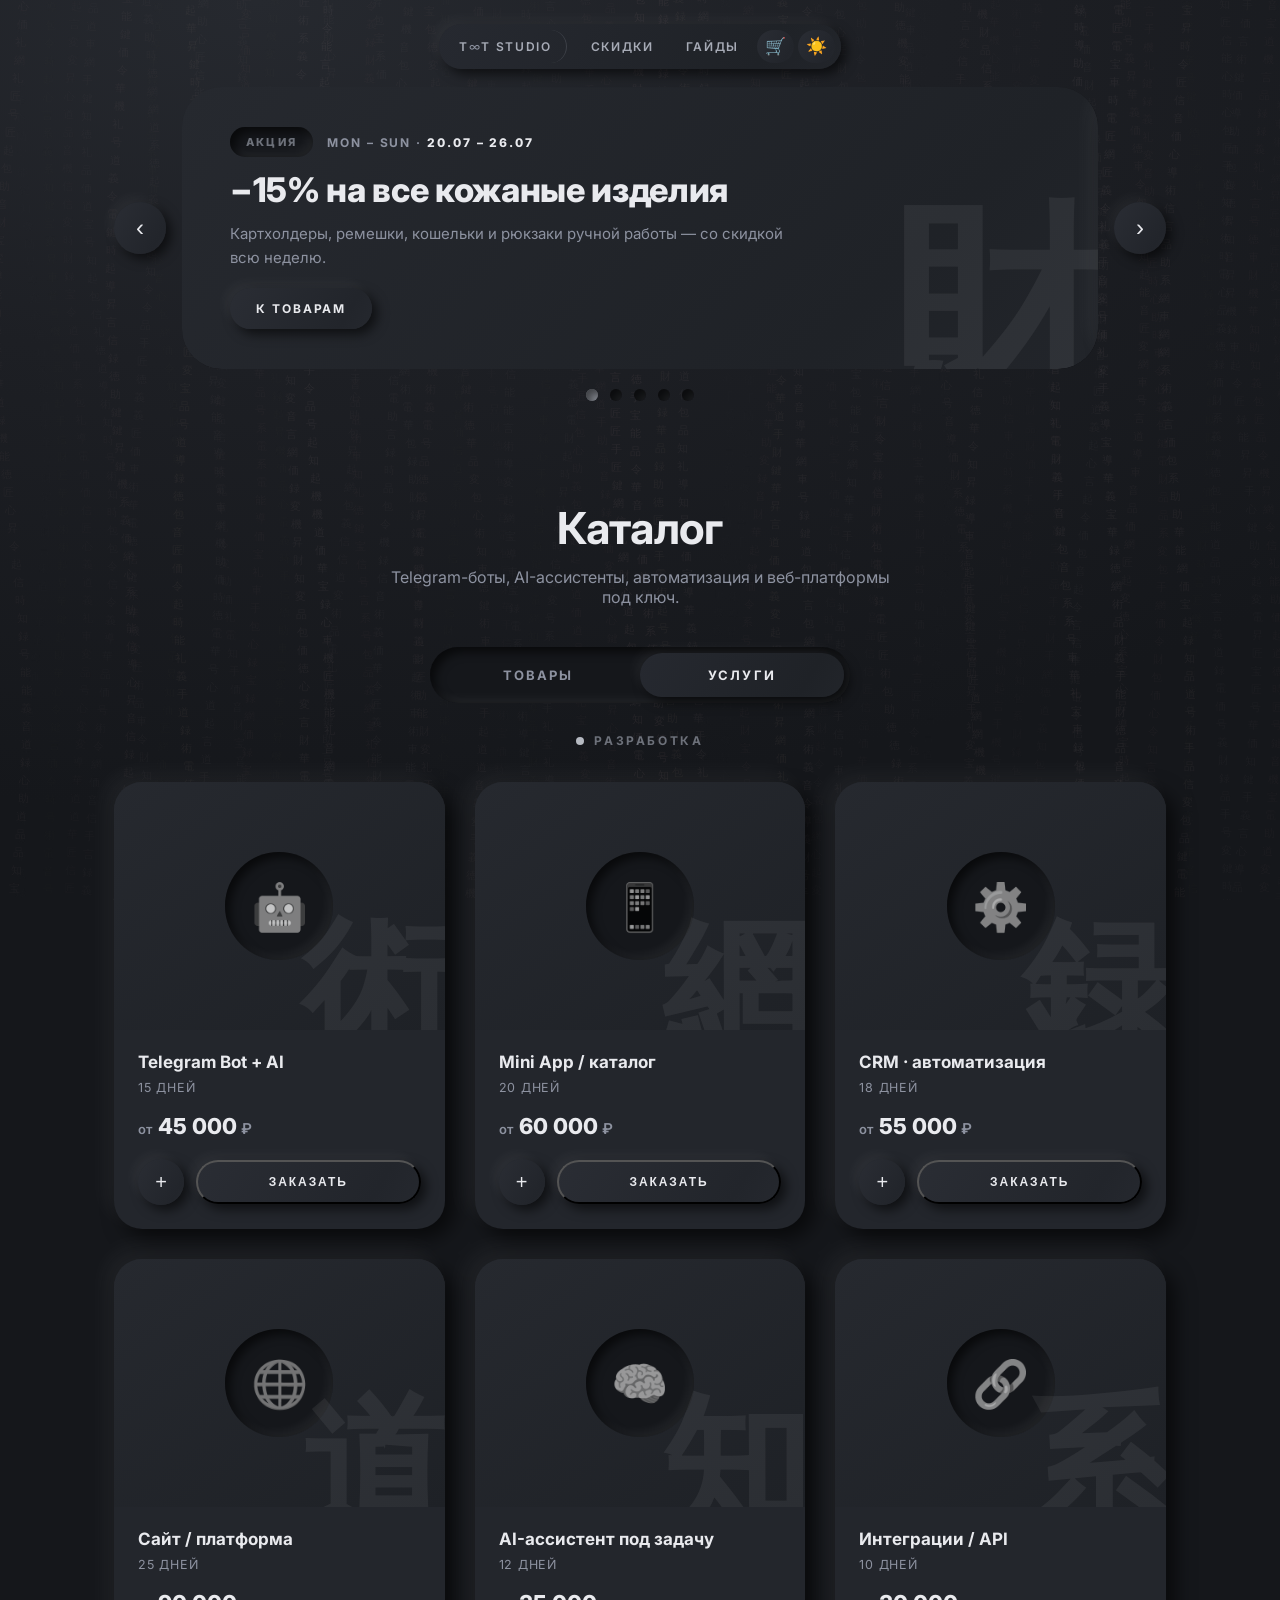
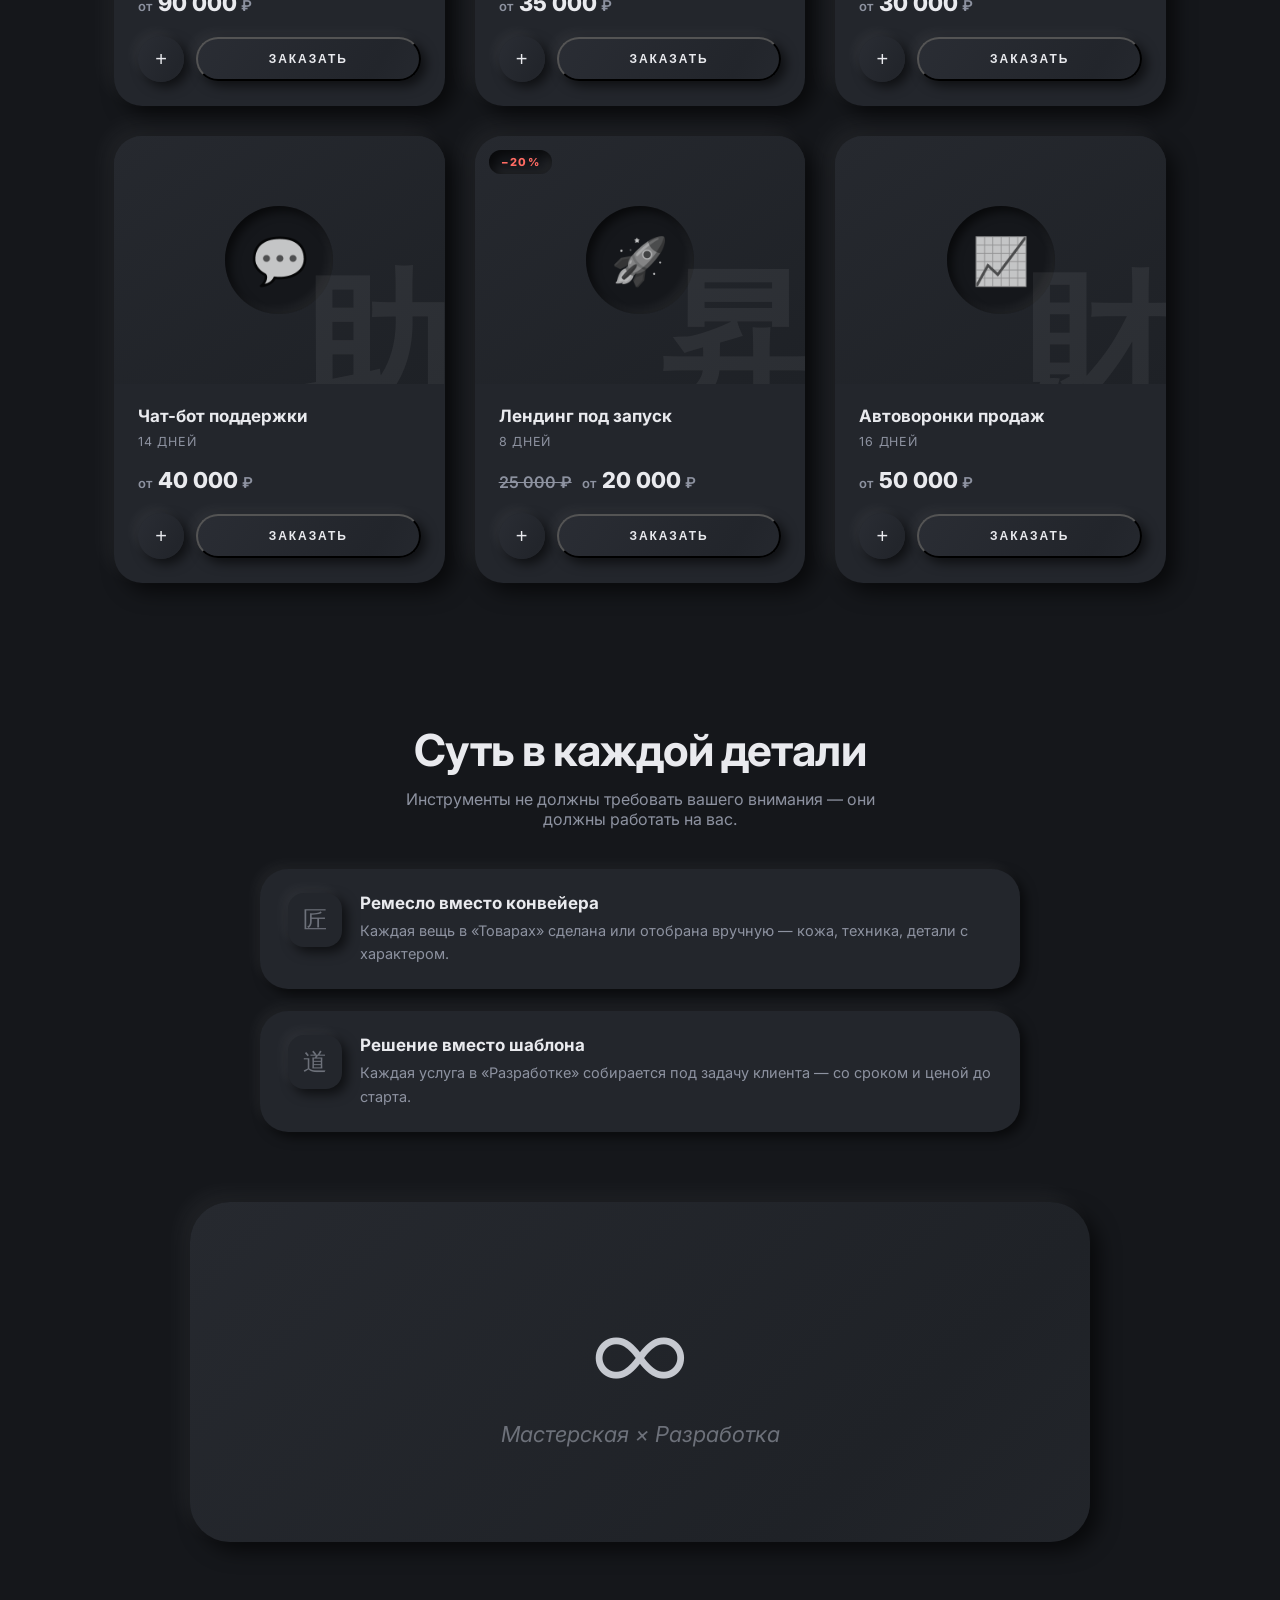
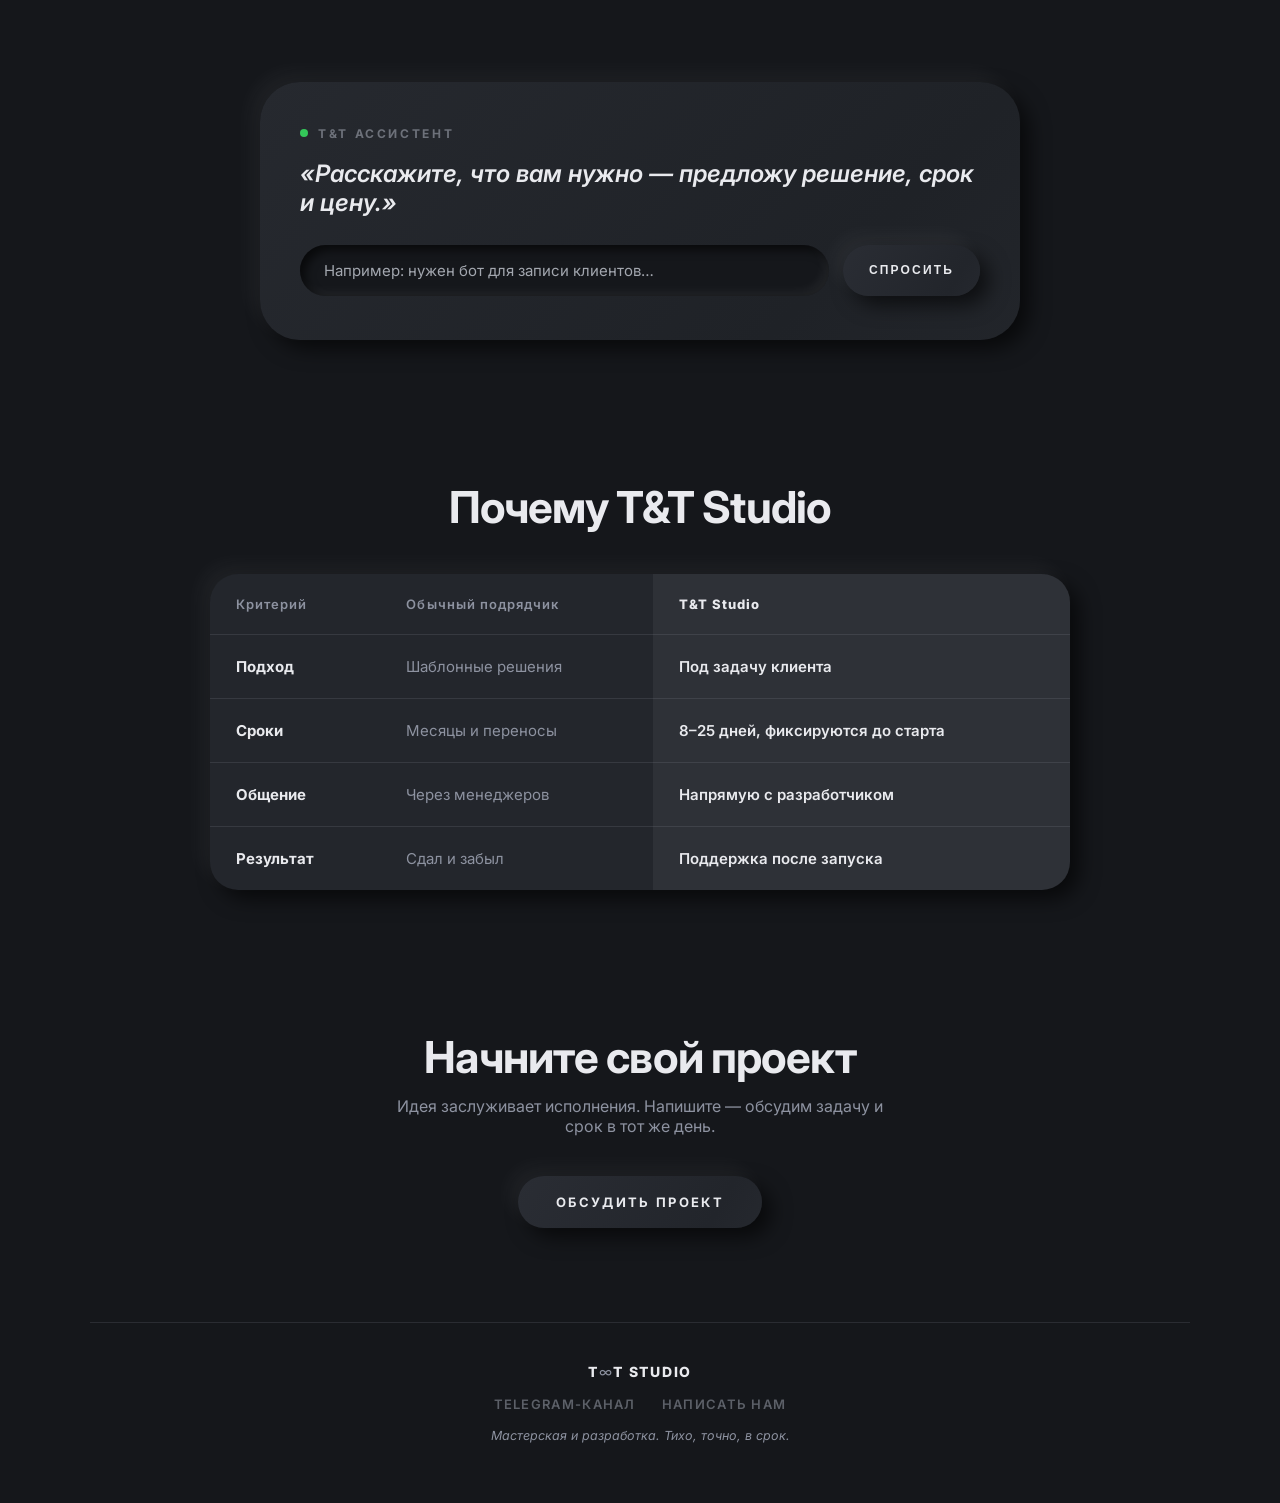
==== commit a3090ab6: "feat: темы день/ночь на основном сайте с тумблером в шапке (по желанию клиента), classic синхронизир" ====
--- a/classic/index.html
+++ b/classic/index.html
@@ -20,6 +20,7 @@
       <a href="../sale.html">Скидки</a>
       <a href="../guides.html">Гайды</a>
       <button class="cart" id="cartBtn" aria-label="Корзина">🛒<span class="cart-count" id="cartCount" hidden>0</span></button>
+      <button class="cart theme-btn" id="themeBtn" aria-label="Сменить тему">🌙</button>
     </nav>
   </header>
 
--- a/classic/styles.css
+++ b/classic/styles.css
@@ -418,7 +418,7 @@
   border-radius: 999px; background: var(--panel); box-shadow: var(--raise-sm);
   transition: transform .3s cubic-bezier(.4, 0, .2, 1);
 }
-html[data-mode="night"] .switch-thumb { transform: translateX(100%); }
+html[data-theme="dark"] .switch-thumb { transform: translateX(100%); }
 
 .eyebrow {
   display: flex; align-items: center; justify-content: center; gap: 10px; margin-bottom: 34px;
@@ -557,7 +557,7 @@
 
 /* ==== classic-фишка: переключение Товары/Услуги меняет и цветовую тему ====
    Товары = светлый неоморф (как на основном сайте), Услуги = тёмная ночь. */
-html[data-mode="night"] {
+html[data-theme="dark"] {
   --bg: #1d1f24;
   --bg-deep: #15171b;
   --panel: #23262c;
@@ -566,50 +566,50 @@
   --shadow-dark: rgba(0, 0, 0, .6);
   --shadow-light: rgba(255, 255, 255, .05);
 }
-html[data-mode="night"] body {
+html[data-theme="dark"] body {
   background: radial-gradient(120% 90% at 20% 0%, #26292f 0%, #1d1f24 45%, #15171b 100%) fixed;
   color: var(--text);
 }
-html[data-mode="night"] .pill,
-html[data-mode="night"] .switch-thumb {
+html[data-theme="dark"] .pill,
+html[data-theme="dark"] .switch-thumb {
   background: linear-gradient(120deg, #262930, #1f2227, #2a2d34, #1f2227, #262930);
   background-size: 320% 320%;
 }
-html[data-mode="night"] .btn-raised,
-html[data-mode="night"] .order,
-html[data-mode="night"] .promo-cta,
-html[data-mode="night"] .cta-mini,
-html[data-mode="night"] .promo-code-value,
-html[data-mode="night"] .plus,
-html[data-mode="night"] .promo-arrow,
-html[data-mode="night"] .modal-close,
-html[data-mode="night"] .cart,
-html[data-mode="night"] .cart-item-remove {
+html[data-theme="dark"] .btn-raised,
+html[data-theme="dark"] .order,
+html[data-theme="dark"] .promo-cta,
+html[data-theme="dark"] .cta-mini,
+html[data-theme="dark"] .promo-code-value,
+html[data-theme="dark"] .plus,
+html[data-theme="dark"] .promo-arrow,
+html[data-theme="dark"] .modal-close,
+html[data-theme="dark"] .cart,
+html[data-theme="dark"] .cart-item-remove {
   background: linear-gradient(120deg, #2a2d34, #22252b, #2e3138, #22252b, #2a2d34);
   background-size: 320% 320%;
   color: var(--text);
 }
-html[data-mode="night"] .hero-panel,
-html[data-mode="night"] .promo-slide,
-html[data-mode="night"] .assistant-panel {
+html[data-theme="dark"] .hero-panel,
+html[data-theme="dark"] .promo-slide,
+html[data-theme="dark"] .assistant-panel {
   background: linear-gradient(135deg, #26292f, #1f2227, #282b31, #1e2126, #26292f);
   background-size: 300% 300%;
 }
-html[data-mode="night"] .card-media,
-html[data-mode="night"] .modal-media {
+html[data-theme="dark"] .card-media,
+html[data-theme="dark"] .modal-media {
   background: linear-gradient(145deg, #26292f, #1e2126);
 }
-html[data-mode="night"] .hero h1 { color: #c9ccd4; }
-html[data-mode="night"] .hero h1 em { color: #f2f3f6; }
-html[data-mode="night"] .nav-links a { color: #a7abb6; }
-html[data-mode="night"] .nav-links a:hover { color: var(--text); }
-html[data-mode="night"] .sale-badge { color: #ff6b63; }
-html[data-mode="night"] .media-kj,
-html[data-mode="night"] .promo-kj { color: rgba(220, 224, 232, .07); }
-html[data-mode="night"] .cart-count { background: #ff6b63; color: #fff; }
-html[data-mode="night"] td.hl,
-html[data-mode="night"] thead th.hl { background: rgba(255, 255, 255, .05); }
-html[data-mode="night"] .ripple {
+html[data-theme="dark"] .hero h1 { color: #c9ccd4; }
+html[data-theme="dark"] .hero h1 em { color: #f2f3f6; }
+html[data-theme="dark"] .nav-links a { color: #a7abb6; }
+html[data-theme="dark"] .nav-links a:hover { color: var(--text); }
+html[data-theme="dark"] .sale-badge { color: #ff6b63; }
+html[data-theme="dark"] .media-kj,
+html[data-theme="dark"] .promo-kj { color: rgba(220, 224, 232, .07); }
+html[data-theme="dark"] .cart-count { background: #ff6b63; color: #fff; }
+html[data-theme="dark"] td.hl,
+html[data-theme="dark"] thead th.hl { background: rgba(255, 255, 255, .05); }
+html[data-theme="dark"] .ripple {
   background: radial-gradient(circle,
     rgba(255, 255, 255, 0) 30%, rgba(255, 255, 255, .25) 42%,
     rgba(255, 107, 99, .25) 52%, rgba(255, 255, 255, .12) 62%, transparent 72%);
